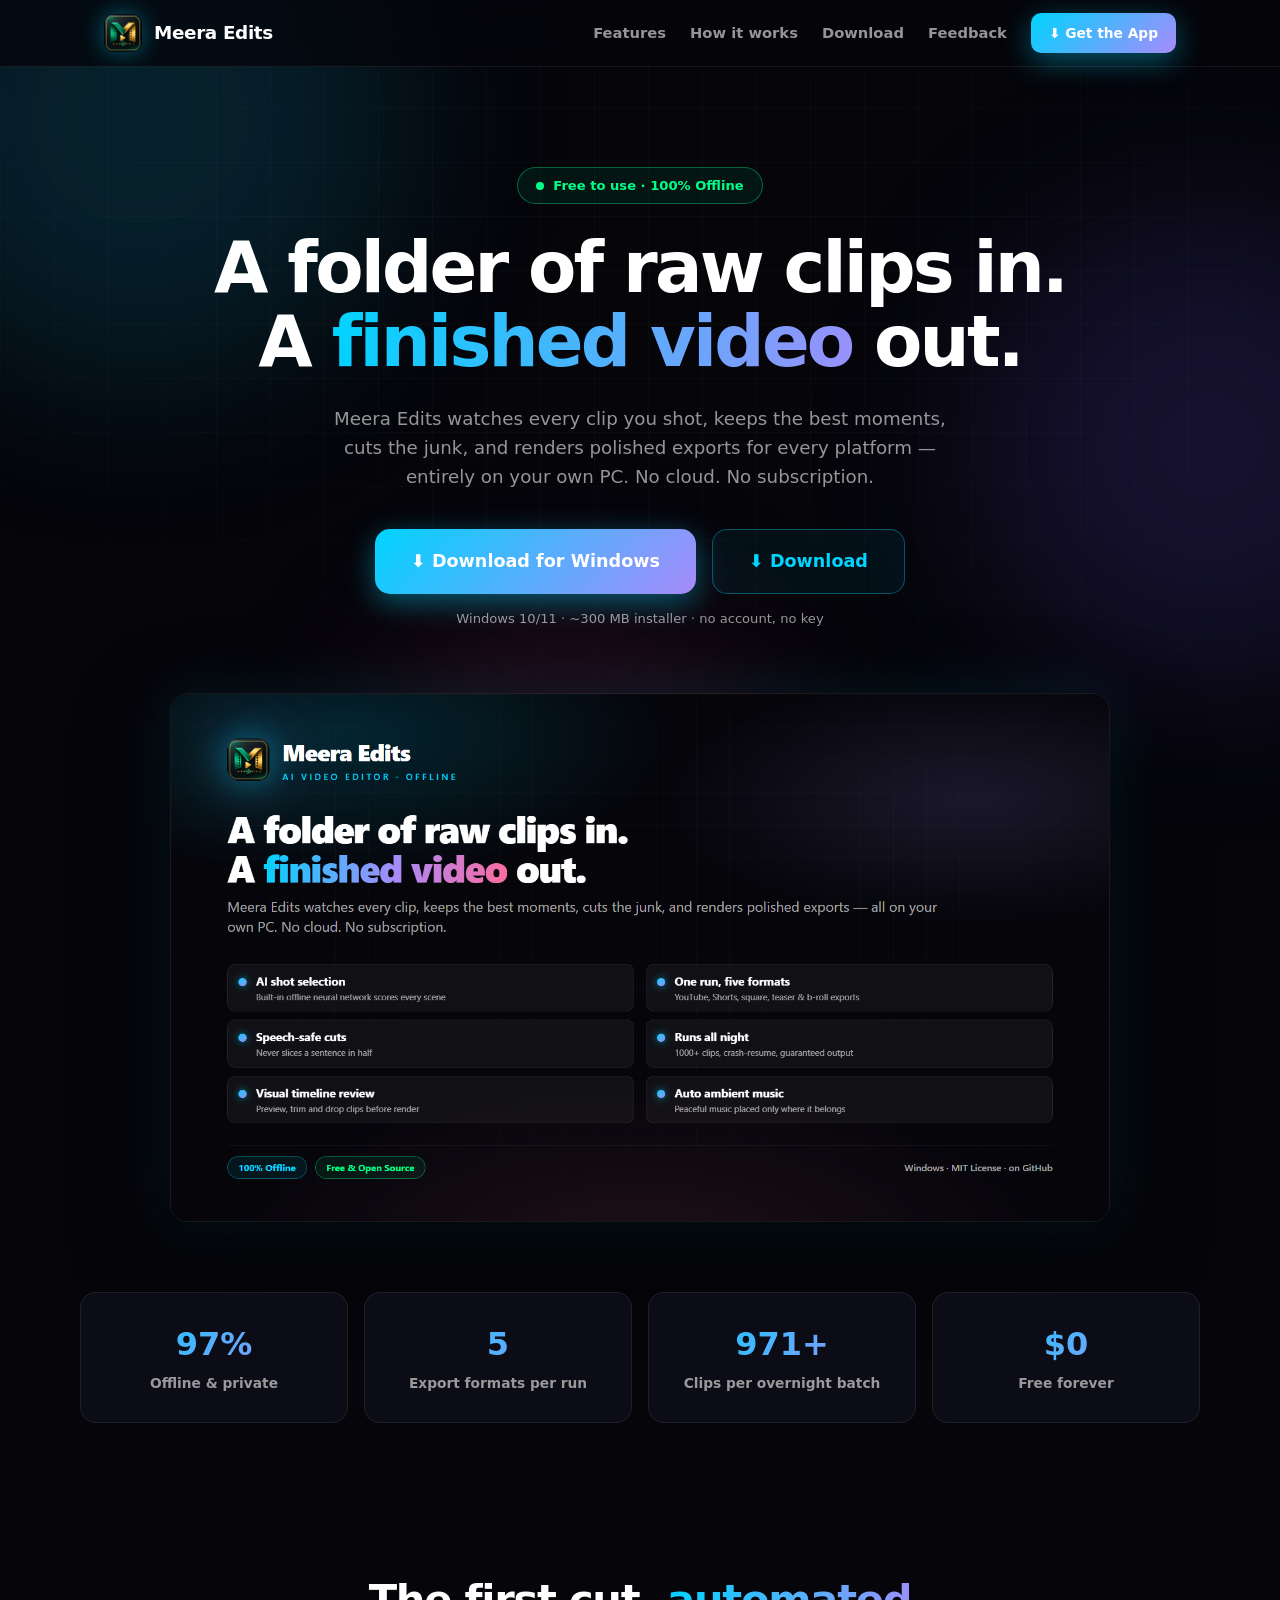
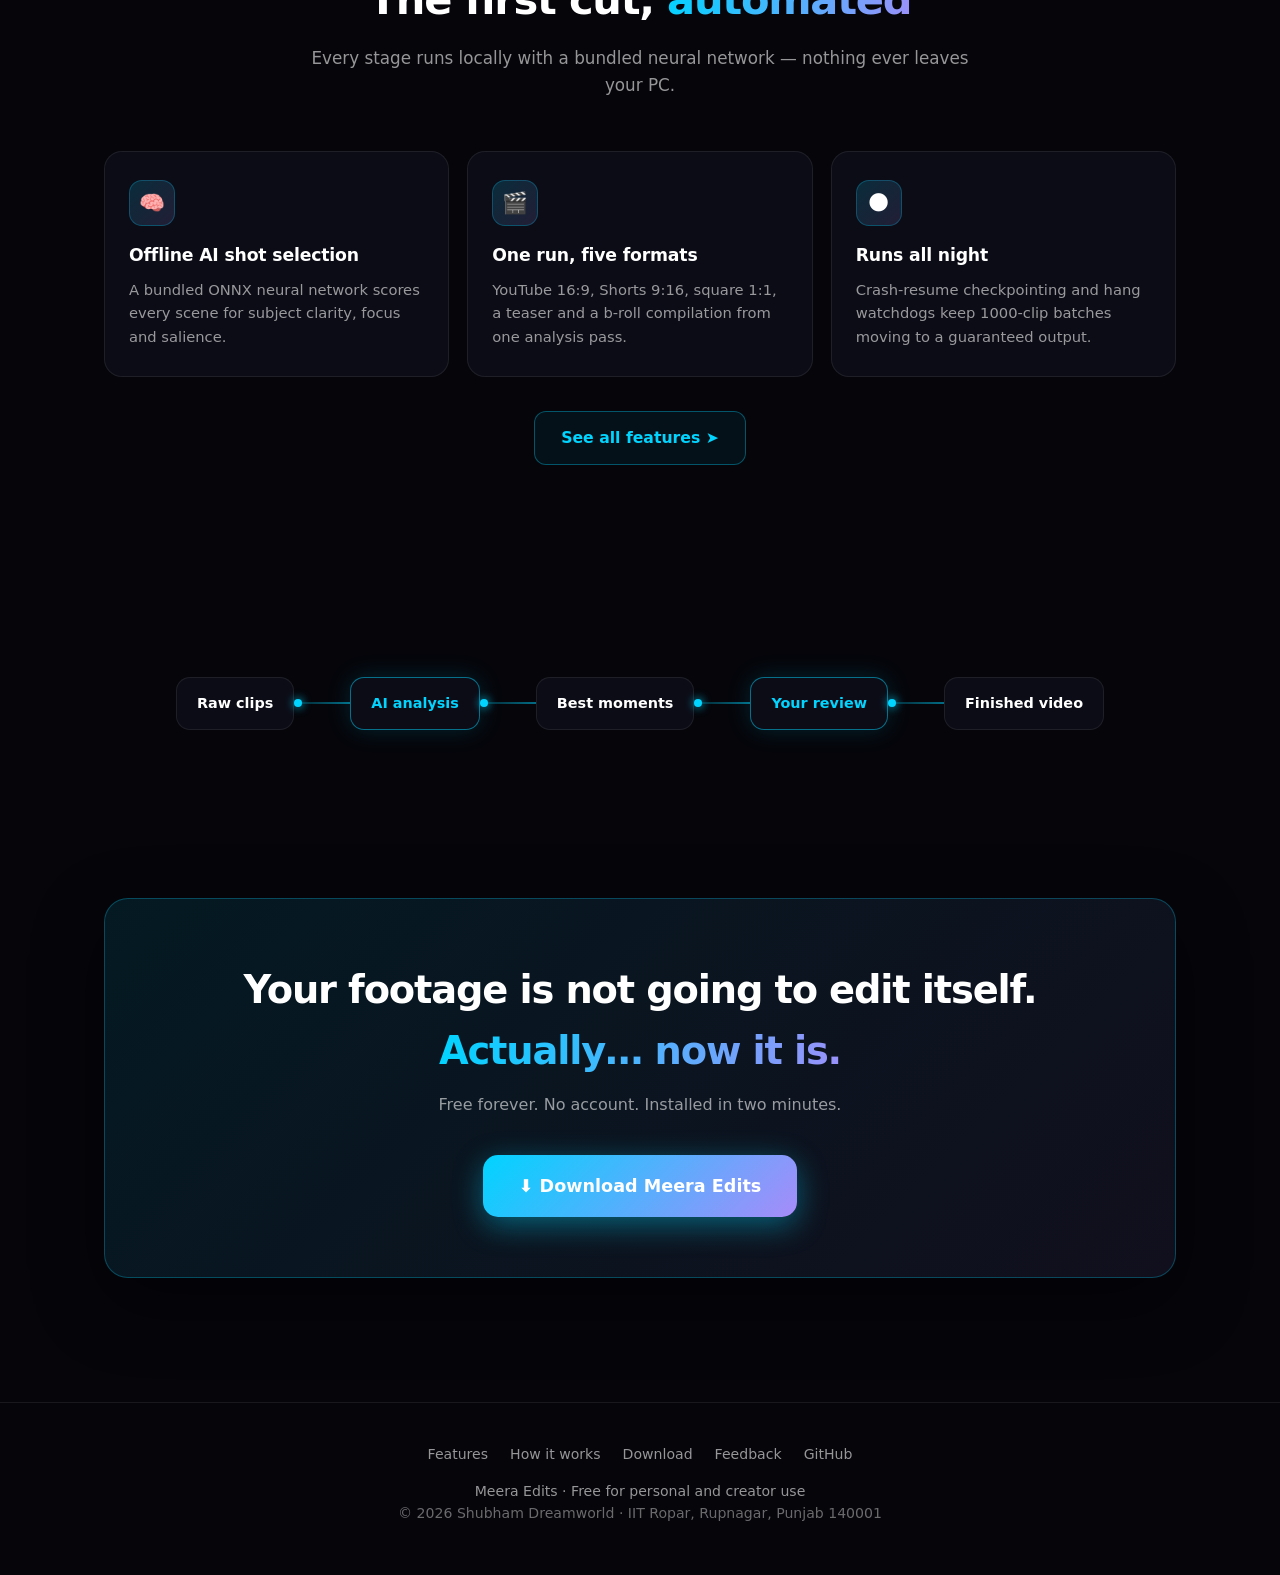
==== site/index.html @ 7dba54ac "Meera Edits website and installer downloads Public distribution repo: hosts the site and installer r" ====
<!doctype html>
<html lang="en">
<head>
<meta charset="utf-8">
<meta name="viewport" content="width=device-width, initial-scale=1">
<title>Meera Edits — Offline AI Video Editor for Windows</title>
<meta name="description" content="A folder of raw clips in. A finished video out. Meera Edits is a free, open-source, 100% offline AI video editor for Windows.">
<meta property="og:title" content="Meera Edits — Offline AI Video Editor">
<meta property="og:description" content="A folder of raw clips in. A finished video out. Free, 100% offline.">
<meta property="og:image" content="assets/poster-wide.png">
<link rel="icon" href="assets/icon.png">
<link rel="stylesheet" href="assets/style.css">
<script defer src="assets/site.js"></script>
</head>
<body>
<div class="blobs"><div class="blob b1"></div><div class="blob b2"></div><div class="blob b3"></div></div>
<div class="grid-overlay"></div>

<nav>
  <div class="wrap navrow">
    <a class="logo" href="index.html"><img src="assets/icon.png" alt="">Meera Edits</a>
    <div class="navlinks">
      <a href="features.html">Features</a>
      <a href="how-it-works.html">How it works</a>
      <a href="download.html">Download</a>
      <a href="feedback.html">Feedback</a>
      <a class="btn primary small" href="download.html">&#11015; Get the App</a>
    </div>
  </div>
</nav>

<main>
  <header class="hero wrap">
    <span class="eyebrow fade-1"><span class="dot"></span> Free to use &middot; 100% Offline</span>
    <h1 class="fade-2" style="margin-top:28px;">A folder of raw clips in.<br>A <em>finished video</em> out.</h1>
    <p class="sub fade-3">Meera Edits watches every clip you shot, keeps the best moments, cuts the junk, and renders polished exports for every platform — entirely on your own PC. No cloud. No subscription.</p>
    <div class="cta fade-4">
      <a class="btn primary big" href="download.html">&#11015; Download for Windows</a>
      <a class="btn ghost big" href="https://github.com/shubhamdreamworld/meera-edits-app" target="_blank" rel="noopener">&#11015; Download</a>
    </div>
    <div class="cta-note fade-4">Windows 10/11 &middot; ~300 MB installer &middot; no account, no key</div>
    <div class="shot fade-4" data-tilt style="margin:64px auto 0; max-width:940px;"><img src="assets/poster-wide.png" alt="Meera Edits overview"></div>

    <div class="stats" style="margin-top:70px;">
      <div class="stat reveal"><b data-count="100" data-suffix="%">0%</b><span>Offline &amp; private</span></div>
      <div class="stat reveal"><b data-count="5">0</b><span>Export formats per run</span></div>
      <div class="stat reveal"><b data-count="1000" data-suffix="+">0</b><span>Clips per overnight batch</span></div>
      <div class="stat reveal"><b data-count="0" data-prefix="$">$0</b><span>Free forever</span></div>
    </div>
  </header>

  <section>
    <div class="wrap">
      <div class="sec-head reveal">
        <h2>The first cut, <span class="grad">automated</span></h2>
        <p>Every stage runs locally with a bundled neural network — nothing ever leaves your PC.</p>
      </div>
      <div class="cards-3">
        <div class="card reveal"><div class="ic">&#129504;</div><h3>Offline AI shot selection</h3><p>A bundled ONNX neural network scores every scene for subject clarity, focus and salience.</p></div>
        <div class="card reveal"><div class="ic">&#127916;</div><h3>One run, five formats</h3><p>YouTube 16:9, Shorts 9:16, square 1:1, a teaser and a b-roll compilation from one analysis pass.</p></div>
        <div class="card reveal"><div class="ic">&#127761;</div><h3>Runs all night</h3><p>Crash-resume checkpointing and hang watchdogs keep 1000-clip batches moving to a guaranteed output.</p></div>
      </div>
      <div style="text-align:center; margin-top:34px;" class="reveal">
        <a class="btn ghost" href="features.html">See all features &#10148;</a>
      </div>
    </div>
  </section>

  <section>
    <div class="wrap">
      <div class="pipeline reveal">
        <div class="pnode">Raw clips</div><div class="parrow"></div>
        <div class="pnode hot">AI analysis</div><div class="parrow"></div>
        <div class="pnode">Best moments</div><div class="parrow"></div>
        <div class="pnode hot">Your review</div><div class="parrow"></div>
        <div class="pnode">Finished video</div>
      </div>
    </div>
  </section>

  <section>
    <div class="wrap">
      <div class="ctaband reveal">
        <h2>Your footage is not going to edit itself.<br><span class="grad">Actually&hellip; now it is.</span></h2>
        <p>Free forever. No account. Installed in two minutes.</p>
        <div class="cta">
          <a class="btn primary big" href="download.html">&#11015; Download Meera Edits</a>
        </div>
      </div>
    </div>
  </section>
</main>

<footer>
  <div class="wrap">
    <div class="foot-links">
      <a href="features.html">Features</a>
      <a href="how-it-works.html">How it works</a>
      <a href="download.html">Download</a>
      <a href="feedback.html">Feedback</a>
      <a href="https://github.com/shubhamdreamworld/meera-edits-app" target="_blank" rel="noopener">GitHub</a>
    </div>
    Meera Edits &middot; Free for personal and creator use<br>
    <span style="opacity:0.7;">&copy; 2026 Shubham Dreamworld &middot; IIT Ropar, Rupnagar, Punjab 140001</span>
  </div>
</footer>
</body>
</html>
---- site/assets/style.css ----
:root {
  --bg: #05050a;
  --surface: rgba(15,15,25,0.85);
  --surface-2: rgba(22,22,38,0.7);
  --line: rgba(255,255,255,0.08);
  --ink: #fff;
  --muted: rgba(255,255,255,0.58);
  --accent: #00d4ff;
  --accent-2: #a78bfa;
  --accent-3: #ff6b9d;
  --good: #00ff88;
  --glow: rgba(0,212,255,0.4);
}
* { margin:0; padding:0; box-sizing:border-box; }
html { scroll-behavior:smooth; }
body { background:var(--bg); color:var(--ink); font-family:'Segoe UI',Inter,system-ui,sans-serif; overflow-x:hidden; line-height:1.6; animation:pageIn .5s ease-out; }
@keyframes pageIn { from { opacity:0; } to { opacity:1; } }

/* Background */
.blobs { position:fixed; inset:0; z-index:0; pointer-events:none; overflow:hidden; }
.blob { position:absolute; border-radius:50%; filter:blur(90px); opacity:0.32; animation:drift 24s ease-in-out infinite alternate; }
.blob.b1 { width:520px; height:520px; background:#0a5c74; top:-140px; left:-120px; }
.blob.b2 { width:460px; height:460px; background:#3c2f80; top:24%; right:-160px; animation-delay:-8s; }
.blob.b3 { width:420px; height:420px; background:#6e2450; bottom:-140px; left:28%; animation-delay:-16s; }
@keyframes drift {
  0% { transform:translate(0,0) scale(1); }
  50% { transform:translate(70px,50px) scale(1.15); }
  100% { transform:translate(-50px,-40px) scale(0.92); }
}
.grid-overlay { position:fixed; inset:0; z-index:0; pointer-events:none;
  background-image:linear-gradient(rgba(255,255,255,0.024) 1px,transparent 1px),linear-gradient(90deg,rgba(255,255,255,0.024) 1px,transparent 1px);
  background-size:54px 54px;
  mask-image:radial-gradient(ellipse 90% 65% at 50% 30%, #000 30%, transparent 100%);
  -webkit-mask-image:radial-gradient(ellipse 90% 65% at 50% 30%, #000 30%, transparent 100%);
}
main, nav, footer { position:relative; z-index:1; }
.wrap { max-width:1120px; margin:0 auto; padding:0 24px; }

/* Nav */
nav { position:sticky; top:0; z-index:50; backdrop-filter:blur(24px); background:rgba(5,5,10,0.72); border-bottom:1px solid var(--line); }
.navrow { display:flex; align-items:center; justify-content:space-between; height:66px; }
.logo { display:flex; align-items:center; gap:12px; text-decoration:none; color:var(--ink); font-weight:900; font-size:1.15rem; letter-spacing:-0.02em; }
.logo img { width:38px; height:38px; border-radius:10px; box-shadow:0 0 22px var(--glow); transition:transform .3s cubic-bezier(.34,1.4,.64,1); }
.logo:hover img { transform:rotate(-6deg) scale(1.1); }
.navlinks { display:flex; gap:24px; align-items:center; }
.navlinks a { color:var(--muted); text-decoration:none; font-size:0.92rem; font-weight:600; transition:color .2s; position:relative; }
.navlinks a:not(.btn)::after { content:''; position:absolute; left:0; right:100%; bottom:-6px; height:2px; background:linear-gradient(90deg,var(--accent),var(--accent-2)); transition:right .25s ease; border-radius:2px; }
.navlinks a:not(.btn):hover::after, .navlinks a.active::after { right:0; }
.navlinks a:hover, .navlinks a.active { color:var(--accent); }

/* Buttons */
.btn { display:inline-flex; align-items:center; gap:10px; border-radius:12px; padding:13px 26px; font-weight:800; font-size:0.98rem; text-decoration:none; cursor:pointer; border:0; transition:transform .2s cubic-bezier(.34,1.4,.64,1), box-shadow .25s; }
.btn.primary { background:linear-gradient(135deg,var(--accent),var(--accent-2)); color:#fff; box-shadow:0 8px 30px var(--glow); position:relative; overflow:hidden; }
.btn.primary::after { content:''; position:absolute; inset:0; background:linear-gradient(105deg,transparent 40%,rgba(255,255,255,0.35) 50%,transparent 60%); transform:translateX(-120%); animation:sheen 3.2s ease-in-out infinite; }
@keyframes sheen { 0%,60% { transform:translateX(-120%);} 100% { transform:translateX(120%);} }
.btn.primary:hover { transform:translateY(-3px) scale(1.02); box-shadow:0 14px 44px var(--glow); }
.btn.ghost { border:1px solid rgba(0,212,255,0.35); color:var(--accent); background:rgba(0,212,255,0.06); }
.btn.ghost:hover { background:rgba(0,212,255,0.14); transform:translateY(-2px); }
.btn.small { padding:9px 18px; font-size:0.86rem; border-radius:10px; }
.btn.big { padding:17px 36px; font-size:1.1rem; border-radius:15px; }

/* Type */
h1 { font-size:clamp(2.4rem,6vw,4.4rem); font-weight:900; letter-spacing:-0.04em; line-height:1.05; }
h1 em, .grad { font-style:normal; background:linear-gradient(100deg,var(--accent),var(--accent-2) 55%,var(--accent-3)); -webkit-background-clip:text; background-clip:text; -webkit-text-fill-color:transparent; background-size:200% 100%; animation:hue 6s linear infinite; }
@keyframes hue { 0%{background-position:0% 0;} 100%{background-position:200% 0;} }
.eyebrow { display:inline-flex; align-items:center; gap:9px; border:1px solid rgba(0,255,136,0.35); color:var(--good); background:rgba(0,255,136,0.07); border-radius:99px; padding:7px 18px; font-size:0.82rem; font-weight:700; }
.eyebrow .dot { width:8px; height:8px; border-radius:50%; background:var(--good); animation:pulse 1.8s infinite; }
@keyframes pulse { 0%,100% { box-shadow:0 0 0 0 rgba(0,255,136,0.5);} 55% { box-shadow:0 0 0 8px rgba(0,255,136,0);} }
@keyframes fadeUp { from { opacity:0; transform:translateY(26px);} to { opacity:1; transform:translateY(0);} }
.fade-1 { animation:fadeUp .8s ease-out both; }
.fade-2 { animation:fadeUp .8s ease-out .12s both; }
.fade-3 { animation:fadeUp .8s ease-out .24s both; }
.fade-4 { animation:fadeUp .8s ease-out .36s both; }

/* Sections */
section { padding:84px 0; }
.hero { padding:100px 0 60px; text-align:center; }
.sub { max-width:640px; margin:24px auto 0; color:var(--muted); font-size:1.14rem; }
.cta { display:flex; gap:16px; justify-content:center; margin-top:38px; flex-wrap:wrap; }
.cta-note { margin-top:14px; color:var(--muted); font-size:0.82rem; }
.sec-head { text-align:center; max-width:660px; margin:0 auto 52px; }
.sec-head h2 { font-size:clamp(1.7rem,3.6vw,2.6rem); font-weight:900; letter-spacing:-0.03em; }
.sec-head p { color:var(--muted); margin-top:12px; font-size:1.05rem; }
.page-head { text-align:center; padding:84px 0 20px; }
.page-head h1 { font-size:clamp(2rem,5vw,3.4rem); }
.page-head p { color:var(--muted); max-width:620px; margin:18px auto 0; font-size:1.1rem; }

/* Cards */
.cards-3 { display:grid; grid-template-columns:repeat(3,1fr); gap:18px; }
.cards-2 { display:grid; grid-template-columns:repeat(2,1fr); gap:18px; }
.card { border:1px solid var(--line); border-radius:18px; background:var(--surface); padding:28px 24px; transition:transform .25s cubic-bezier(.34,1.4,.64,1), border-color .25s, box-shadow .25s; }
.card:hover { transform:translateY(-6px); border-color:rgba(0,212,255,0.4); box-shadow:0 18px 44px rgba(0,0,0,0.4), 0 0 30px rgba(0,212,255,0.12); }
.card .ic { width:46px; height:46px; border-radius:13px; display:grid; place-items:center; font-size:1.3rem; background:linear-gradient(135deg,rgba(0,212,255,0.16),rgba(167,139,250,0.14)); border:1px solid rgba(0,212,255,0.25); margin-bottom:16px; }
.card h3 { font-size:1.08rem; font-weight:800; letter-spacing:-0.01em; }
.card p { color:var(--muted); font-size:0.92rem; margin-top:8px; }

/* Stats */
.stats { display:grid; grid-template-columns:repeat(4,1fr); gap:16px; }
.stat { border:1px solid var(--line); border-radius:16px; background:var(--surface); padding:26px 18px; text-align:center; }
.stat b { display:block; font-size:2rem; font-weight:900; background:linear-gradient(135deg,var(--accent),var(--accent-2)); -webkit-background-clip:text; background-clip:text; -webkit-text-fill-color:transparent; }
.stat span { color:var(--muted); font-size:0.86rem; font-weight:600; }

/* Steps */
.steps { display:grid; grid-template-columns:repeat(3,1fr); gap:18px; counter-reset:step; }
.step { position:relative; border:1px solid var(--line); border-radius:18px; background:var(--surface); padding:34px 26px 28px; }
.step::before { counter-increment:step; content:counter(step,decimal-leading-zero); position:absolute; top:-16px; left:22px; font-weight:900; font-size:0.95rem; color:#fff; background:linear-gradient(135deg,var(--accent),var(--accent-2)); border-radius:99px; padding:5px 15px; box-shadow:0 6px 20px var(--glow); }
.step h3 { font-size:1.05rem; font-weight:800; }
.step p { color:var(--muted); font-size:0.92rem; margin-top:8px; }

/* Pipeline animation */
.pipeline { display:flex; align-items:center; justify-content:center; gap:0; flex-wrap:wrap; margin-top:44px; }
.pnode { border:1px solid var(--line); background:var(--surface); border-radius:14px; padding:14px 20px; font-weight:700; font-size:0.9rem; white-space:nowrap; }
.pnode.hot { border-color:rgba(0,212,255,0.5); color:var(--accent); box-shadow:0 0 24px rgba(0,212,255,0.15); }
.parrow { width:56px; height:2px; position:relative; background:linear-gradient(90deg,rgba(0,212,255,0.15),rgba(0,212,255,0.5)); overflow:visible; }
.parrow::after { content:''; position:absolute; top:-3px; left:0; width:8px; height:8px; border-radius:50%; background:var(--accent); box-shadow:0 0 10px var(--accent); animation:flow 1.6s linear infinite; }
@keyframes flow { from { left:-4px; opacity:0; } 15% { opacity:1; } 85% { opacity:1; } to { left:calc(100% - 4px); opacity:0; } }

/* Tables */
table { border-collapse:collapse; width:100%; font-size:0.92rem; }
th, td { border:1px solid var(--line); padding:12px 16px; text-align:left; }
th { background:rgba(0,212,255,0.07); color:var(--accent); font-weight:800; }
td { color:var(--muted); }
td b { color:var(--ink); }
.tablecard { border:1px solid var(--line); border-radius:16px; overflow:hidden; background:var(--surface); }

/* Forms */
.formwrap { max-width:640px; margin:0 auto; border:1px solid var(--line); border-radius:20px; background:var(--surface); padding:38px; box-shadow:0 24px 70px rgba(0,0,0,0.4); }
.fgroup { margin-bottom:18px; }
.fgroup label { display:block; color:var(--muted); font-size:0.78rem; font-weight:700; text-transform:uppercase; letter-spacing:0.06em; margin-bottom:7px; }
.fgroup input, .fgroup select, .fgroup textarea {
  width:100%; border:1px solid var(--line); border-radius:12px; background:rgba(0,0,0,0.35); color:var(--ink);
  min-height:46px; padding:11px 15px; font:inherit; outline:none; transition:border-color .2s, box-shadow .2s;
}
.fgroup textarea { min-height:130px; resize:vertical; }
.fgroup input:focus, .fgroup select:focus, .fgroup textarea:focus { border-color:var(--accent); box-shadow:0 0 0 3px rgba(0,212,255,0.22); }
.fgroup select { appearance:none; -webkit-appearance:none; background-image:url("data:image/svg+xml,%3Csvg xmlns='http://www.w3.org/2000/svg' width='12' height='8' viewBox='0 0 12 8'%3E%3Cpath d='M1 1.5 6 6.5 11 1.5' fill='none' stroke='%2300d4ff' stroke-width='2' stroke-linecap='round'/%3E%3C/svg%3E"); background-repeat:no-repeat; background-position:right 14px center; padding-right:38px; cursor:pointer; }
.fgroup select option { background:#0d0d16; }
.form-ok { display:none; text-align:center; padding:20px; border:1px solid rgba(0,255,136,0.4); border-radius:12px; background:rgba(0,255,136,0.07); color:var(--good); font-weight:700; margin-top:16px; }

/* Contact */
.contact { display:grid; grid-template-columns:repeat(3,1fr); gap:18px; max-width:900px; margin:0 auto; }
.cbox { border:1px solid var(--line); border-radius:16px; background:var(--surface); padding:28px 22px; text-align:center; transition:transform .25s, border-color .25s; }
.cbox:hover { transform:translateY(-4px); border-color:rgba(0,212,255,0.35); }
.cbox .ic { font-size:1.6rem; margin-bottom:12px; }
.cbox b { display:block; font-size:1rem; }
.cbox span, .cbox a { color:var(--muted); font-size:0.92rem; text-decoration:none; }
.cbox a:hover { color:var(--accent); }

/* Download page */
.dlcard { max-width:660px; margin:0 auto; border:1px solid rgba(0,212,255,0.3); border-radius:22px; background:linear-gradient(160deg,rgba(0,212,255,0.08),rgba(167,139,250,0.06)); padding:44px 38px; text-align:center; box-shadow:0 30px 80px rgba(0,0,0,0.45), 0 0 50px rgba(0,212,255,0.1); }
.dlcard .ver { color:var(--accent); font-weight:800; font-size:0.9rem; letter-spacing:0.14em; text-transform:uppercase; }
.dlcard h2 { font-size:2rem; font-weight:900; margin-top:10px; letter-spacing:-0.02em; }
.dlmeta { display:flex; gap:20px; justify-content:center; margin-top:16px; color:var(--muted); font-size:0.88rem; flex-wrap:wrap; }
.checklist { max-width:660px; margin:34px auto 0; display:grid; gap:10px; }
.checkrow { display:flex; gap:12px; align-items:flex-start; border:1px solid var(--line); border-radius:12px; background:var(--surface); padding:14px 18px; font-size:0.94rem; color:var(--muted); }
.checkrow b { color:var(--ink); }
.checkrow .tick { color:var(--good); font-weight:900; }

/* Version history */
.rellist { max-width:760px; margin:0 auto; }
.rel { border:1px solid var(--line); border-radius:18px; background:var(--surface); padding:26px 28px; margin-bottom:16px; transition:transform .25s, border-color .25s, box-shadow .25s; }
.rel:hover { transform:translateY(-3px); border-color:rgba(0,212,255,0.32); box-shadow:0 14px 36px rgba(0,0,0,0.35); }
.rel.is-latest { border-color:rgba(0,212,255,0.45); box-shadow:0 0 34px rgba(0,212,255,0.1); }
.rel-head { display:flex; align-items:center; gap:14px; flex-wrap:wrap; }
.rel-ver { font-size:1.35rem; font-weight:900; letter-spacing:-0.02em; }
.rel-badge { font-size:0.72rem; font-weight:800; text-transform:uppercase; letter-spacing:0.08em; color:#04121a; background:linear-gradient(135deg,var(--accent),var(--good)); border-radius:99px; padding:4px 12px; }
.rel-title { color:var(--muted); font-weight:600; }
.rel-date { margin-left:auto; color:var(--muted); font-size:0.85rem; font-family:'JetBrains Mono',monospace; }
.rel-notes { list-style:none; margin:18px 0 0; padding:0; display:grid; gap:9px; }
.rel-notes li { position:relative; padding-left:26px; color:var(--muted); font-size:0.94rem; }
.rel-notes li::before { content:'▹'; position:absolute; left:4px; top:0; color:var(--accent); font-weight:900; }
.rel-actions { display:flex; gap:12px; align-items:center; flex-wrap:wrap; margin-top:22px; }
.rel-meta { color:var(--muted); font-size:0.82rem; }
.rel-loading { text-align:center; color:var(--muted); padding:30px; }

/* Poster shots */
.shot { border-radius:18px; overflow:hidden; border:1px solid var(--line); box-shadow:0 30px 90px rgba(0,0,0,0.55), 0 0 60px rgba(0,212,255,0.12); transition:transform .3s ease; }
.shot img { width:100%; display:block; }

footer { border-top:1px solid var(--line); padding:40px 0 50px; text-align:center; color:var(--muted); font-size:0.88rem; margin-top:40px; }
footer a { color:var(--accent); text-decoration:none; }
.foot-links { display:flex; gap:22px; justify-content:center; margin-bottom:14px; flex-wrap:wrap; }
.foot-links a { color:var(--muted); }
.foot-links a:hover { color:var(--accent); }

/* Scroll reveal */
.reveal { opacity:0; transform:translateY(30px); transition:opacity .7s ease, transform .7s cubic-bezier(.22,1,.36,1); }
.reveal.in { opacity:1; transform:translateY(0); }

/* Big CTA band */
.ctaband { border:1px solid rgba(0,212,255,0.28); border-radius:24px; background:linear-gradient(135deg,rgba(0,212,255,0.1),rgba(167,139,250,0.08)); text-align:center; padding:60px 30px; box-shadow:0 24px 70px rgba(0,0,0,0.35); }
.ctaband h2 { font-size:clamp(1.6rem,3.4vw,2.4rem); font-weight:900; letter-spacing:-0.03em; }
.ctaband p { color:var(--muted); margin-top:10px; }

@media (max-width:860px) {
  .cards-3, .cards-2, .steps, .stats, .contact { grid-template-columns:1fr 1fr; }
  .navlinks a:not(.btn) { display:none; }
  .parrow { display:none; }
  .pipeline { gap:10px; }
}
@media (max-width:560px) {
  .cards-3, .cards-2, .steps, .stats, .contact { grid-template-columns:1fr; }
  .formwrap { padding:26px 20px; }
}
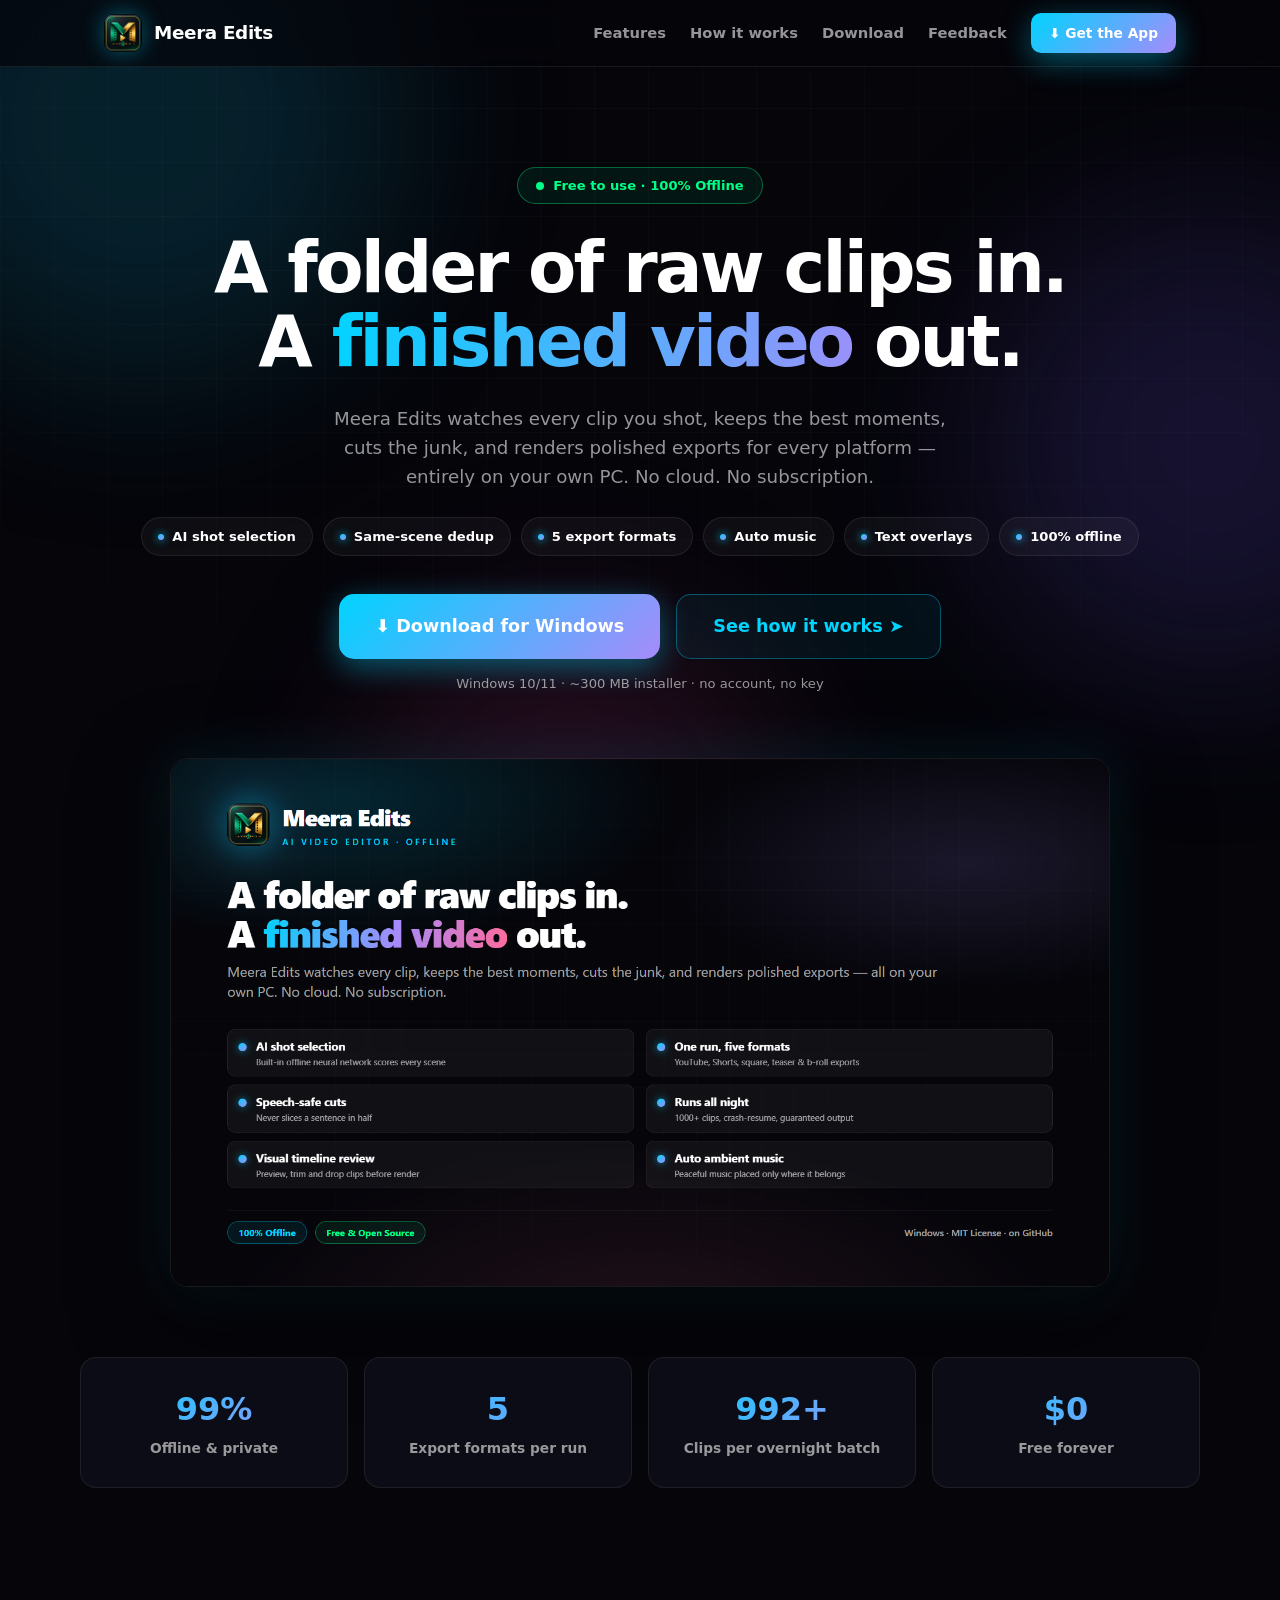
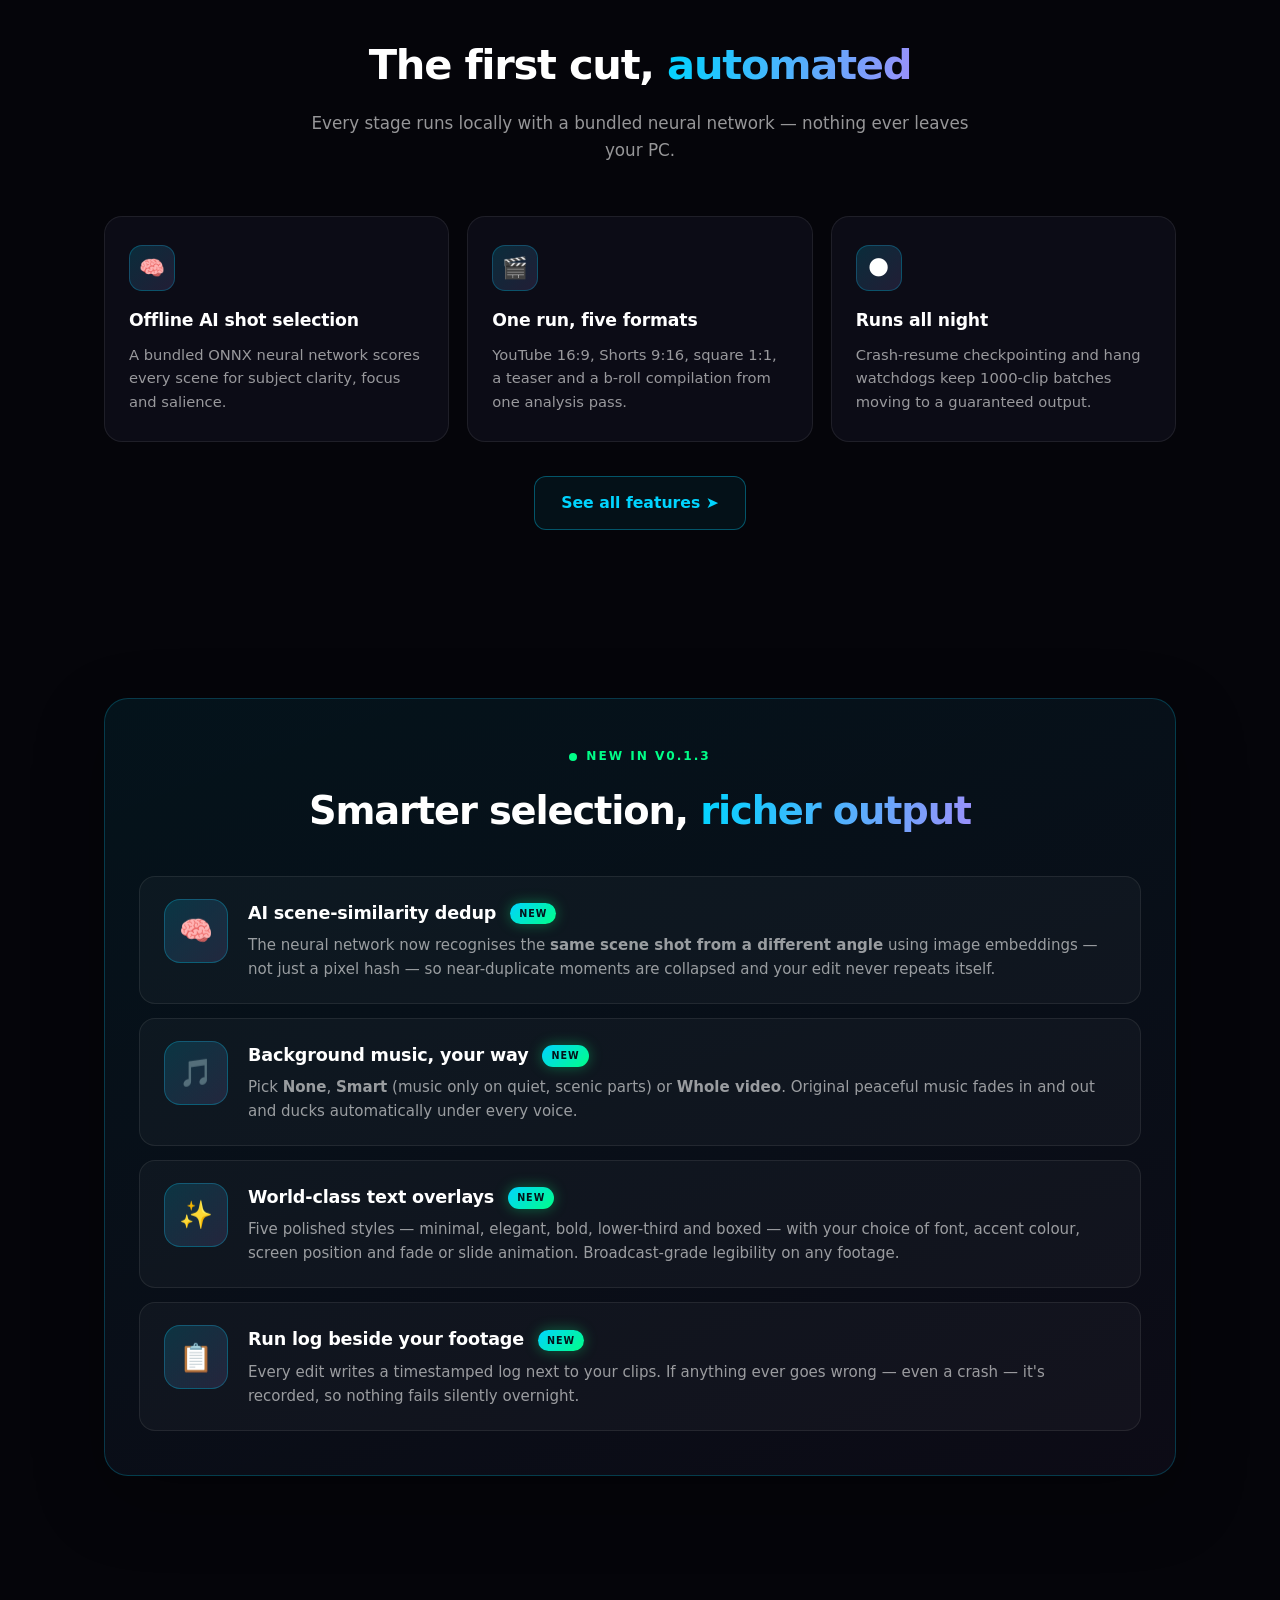
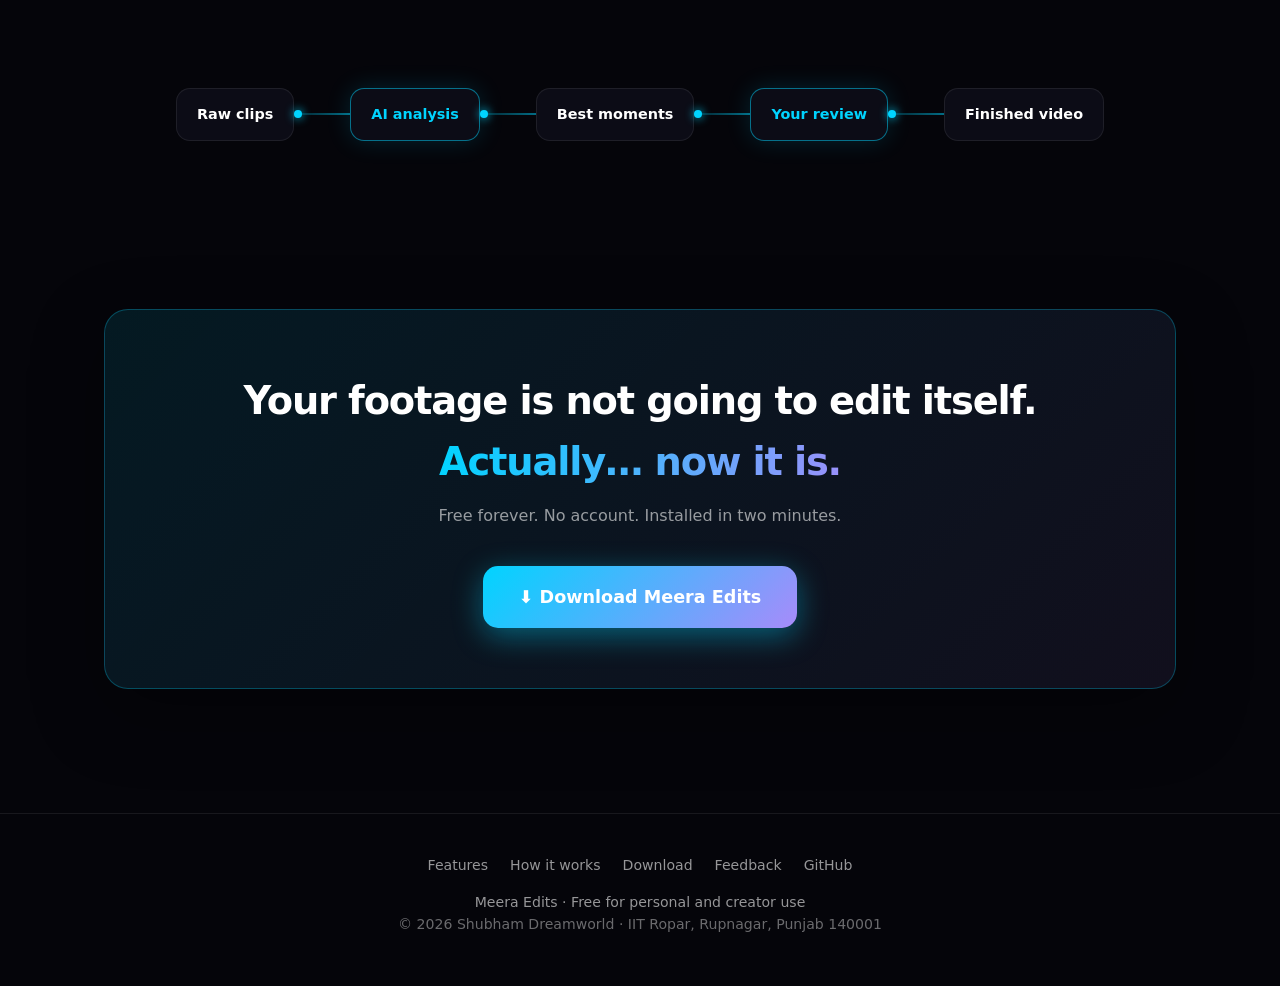
==== commit e4c3aa47: "Refresh site: v0.1.3 features + UI polish - Add 'New in v0.1.3' spotlight on the home page (AI scene" ====
--- a/site/index.html
+++ b/site/index.html
@@ -4,7 +4,7 @@
 <meta charset="utf-8">
 <meta name="viewport" content="width=device-width, initial-scale=1">
 <title>Meera Edits — Offline AI Video Editor for Windows</title>
-<meta name="description" content="A folder of raw clips in. A finished video out. Meera Edits is a free, open-source, 100% offline AI video editor for Windows.">
+<meta name="description" content="A folder of raw clips in. A finished video out. Meera Edits is a free, 100% offline AI video editor for Windows.">
 <meta property="og:title" content="Meera Edits — Offline AI Video Editor">
 <meta property="og:description" content="A folder of raw clips in. A finished video out. Free, 100% offline.">
 <meta property="og:image" content="assets/poster-wide.png">
@@ -34,9 +34,17 @@
     <span class="eyebrow fade-1"><span class="dot"></span> Free to use &middot; 100% Offline</span>
     <h1 class="fade-2" style="margin-top:28px;">A folder of raw clips in.<br>A <em>finished video</em> out.</h1>
     <p class="sub fade-3">Meera Edits watches every clip you shot, keeps the best moments, cuts the junk, and renders polished exports for every platform — entirely on your own PC. No cloud. No subscription.</p>
+    <div class="chips fade-3">
+      <span class="chip"><span class="cd"></span> AI shot selection</span>
+      <span class="chip"><span class="cd"></span> Same-scene dedup</span>
+      <span class="chip"><span class="cd"></span> 5 export formats</span>
+      <span class="chip"><span class="cd"></span> Auto music</span>
+      <span class="chip"><span class="cd"></span> Text overlays</span>
+      <span class="chip"><span class="cd"></span> 100% offline</span>
+    </div>
     <div class="cta fade-4">
       <a class="btn primary big" href="download.html">&#11015; Download for Windows</a>
-      <a class="btn ghost big" href="https://github.com/shubhamdreamworld/meera-edits-app" target="_blank" rel="noopener">&#11015; Download</a>
+      <a class="btn ghost big" href="how-it-works.html">See how it works &#10148;</a>
     </div>
     <div class="cta-note fade-4">Windows 10/11 &middot; ~300 MB installer &middot; no account, no key</div>
     <div class="shot fade-4" data-tilt style="margin:64px auto 0; max-width:940px;"><img src="assets/poster-wide.png" alt="Meera Edits overview"></div>
@@ -62,6 +70,47 @@
       </div>
       <div style="text-align:center; margin-top:34px;" class="reveal">
         <a class="btn ghost" href="features.html">See all features &#10148;</a>
+      </div>
+    </div>
+  </section>
+
+  <section>
+    <div class="wrap">
+      <div class="whatsnew reveal">
+        <div class="wn-head">
+          <span class="wn-tag"><span class="cd"></span> New in v0.1.3</span>
+          <h2>Smarter selection, <span class="grad">richer output</span></h2>
+        </div>
+        <div class="spot-grid">
+          <div class="spot">
+            <div class="spot-ic">&#129504;</div>
+            <div>
+              <h3>AI scene-similarity dedup <span class="badge-new">New</span></h3>
+              <p>The neural network now recognises the <b>same scene shot from a different angle</b> using image embeddings — not just a pixel hash — so near-duplicate moments are collapsed and your edit never repeats itself.</p>
+            </div>
+          </div>
+          <div class="spot">
+            <div class="spot-ic">&#127925;</div>
+            <div>
+              <h3>Background music, your way <span class="badge-new">New</span></h3>
+              <p>Pick <b>None</b>, <b>Smart</b> (music only on quiet, scenic parts) or <b>Whole video</b>. Original peaceful music fades in and out and ducks automatically under every voice.</p>
+            </div>
+          </div>
+          <div class="spot">
+            <div class="spot-ic">&#10024;</div>
+            <div>
+              <h3>World-class text overlays <span class="badge-new">New</span></h3>
+              <p>Five polished styles — minimal, elegant, bold, lower-third and boxed — with your choice of font, accent colour, screen position and fade or slide animation. Broadcast-grade legibility on any footage.</p>
+            </div>
+          </div>
+          <div class="spot">
+            <div class="spot-ic">&#128203;</div>
+            <div>
+              <h3>Run log beside your footage <span class="badge-new">New</span></h3>
+              <p>Every edit writes a timestamped log next to your clips. If anything ever goes wrong — even a crash — it's recorded, so nothing fails silently overnight.</p>
+            </div>
+          </div>
+        </div>
       </div>
     </div>
   </section>
--- a/site/assets/style.css
+++ b/site/assets/style.css
@@ -173,6 +173,17 @@
 .rel-meta { color:var(--muted); font-size:0.82rem; }
 .rel-loading { text-align:center; color:var(--muted); padding:30px; }
 
+/* SmartScreen help callout */
+.smartscreen { max-width:660px; margin:20px auto 0; border:1px solid rgba(0,212,255,0.28); border-radius:16px; background:linear-gradient(160deg, rgba(0,212,255,0.07), rgba(167,139,250,0.05)); padding:24px 26px; }
+.ss-head { font-size:1.05rem; font-weight:800; display:flex; align-items:center; gap:10px; margin-bottom:10px; }
+.ss-shield { font-size:1.3rem; }
+.smartscreen p { color:var(--muted); font-size:0.94rem; margin:8px 0; }
+.ss-steps { margin:12px 0 12px 4px; padding:0; list-style:none; counter-reset:ss; display:grid; gap:9px; }
+.ss-steps li { position:relative; padding-left:34px; color:var(--soft); font-size:0.95rem; }
+.ss-steps li::before { counter-increment:ss; content:counter(ss); position:absolute; left:0; top:-1px; width:22px; height:22px; border-radius:50%; display:grid; place-items:center; font-size:0.78rem; font-weight:800; color:#04121a; background:linear-gradient(135deg,var(--accent),var(--accent-2)); }
+.ss-note { font-size:0.86rem !important; opacity:0.85; }
+.ss-note code { background:rgba(255,255,255,0.08); border-radius:5px; padding:1px 6px; font-size:0.85em; }
+
 /* Poster shots */
 .shot { border-radius:18px; overflow:hidden; border:1px solid var(--line); box-shadow:0 30px 90px rgba(0,0,0,0.55), 0 0 60px rgba(0,212,255,0.12); transition:transform .3s ease; }
 .shot img { width:100%; display:block; }
@@ -202,3 +213,48 @@
   .cards-3, .cards-2, .steps, .stats, .contact { grid-template-columns:1fr; }
   .formwrap { padding:26px 20px; }
 }
+
+/* ============ Enhanced UI components (v0.1.3 refresh) ============ */
+
+/* NEW badge */
+.badge-new { display:inline-block; font-size:0.6rem; font-weight:800; letter-spacing:0.1em; text-transform:uppercase; color:#04121a; background:linear-gradient(135deg,var(--accent),var(--good)); border-radius:99px; padding:3px 9px; margin-left:8px; vertical-align:middle; box-shadow:0 0 14px rgba(0,255,136,0.35); }
+
+/* Hero feature chips */
+.chips { display:flex; flex-wrap:wrap; gap:10px; justify-content:center; margin-top:26px; }
+.chip { display:inline-flex; align-items:center; gap:8px; font-size:0.82rem; font-weight:600; color:var(--soft); border:1px solid var(--line); background:rgba(255,255,255,0.04); border-radius:99px; padding:8px 16px; transition:transform .2s cubic-bezier(.34,1.4,.64,1), border-color .2s, color .2s, background .2s; }
+.chip:hover { transform:translateY(-2px); border-color:rgba(0,212,255,0.45); color:var(--accent); background:rgba(0,212,255,0.08); }
+.chip .cd { width:6px; height:6px; border-radius:50%; background:linear-gradient(135deg,var(--accent),var(--accent-2)); box-shadow:0 0 8px var(--accent); }
+
+/* Card top-accent on hover + featured variant */
+.card { position:relative; overflow:hidden; }
+.card::before { content:''; position:absolute; top:0; left:0; right:0; height:2px; background:linear-gradient(90deg,transparent,var(--accent),var(--accent-2),transparent); opacity:0; transition:opacity .3s ease; }
+.card:hover::before { opacity:1; }
+.card.featured { border-color:rgba(0,212,255,0.32); background:linear-gradient(165deg,rgba(0,212,255,0.07),rgba(15,15,25,0.9)); }
+.card .ic { transition:transform .25s cubic-bezier(.34,1.4,.64,1), box-shadow .25s; }
+.card:hover .ic { transform:scale(1.08) rotate(-4deg); box-shadow:0 0 22px rgba(0,212,255,0.25); }
+
+/* Feature category divider */
+.feat-cat { grid-column:1/-1; font-size:0.76rem; font-weight:800; letter-spacing:0.18em; text-transform:uppercase; color:var(--accent); margin:34px 0 2px; display:flex; align-items:center; gap:14px; }
+.feat-cat:first-child { margin-top:0; }
+.feat-cat::after { content:''; flex:1; height:1px; background:linear-gradient(90deg,rgba(0,212,255,0.35),transparent); }
+
+/* What's-new spotlight band */
+.whatsnew { border:1px solid rgba(0,212,255,0.22); border-radius:24px; background:linear-gradient(160deg,rgba(0,212,255,0.07),rgba(167,139,250,0.05)); padding:44px 34px; box-shadow:0 24px 70px rgba(0,0,0,0.3); }
+.wn-tag { display:inline-flex; align-items:center; gap:9px; font-size:0.76rem; font-weight:800; letter-spacing:0.16em; text-transform:uppercase; color:var(--good); }
+.wn-tag .cd { width:8px; height:8px; border-radius:50%; background:var(--good); animation:pulse 1.8s infinite; }
+.wn-head { text-align:center; margin-bottom:34px; }
+.wn-head h2 { font-size:clamp(1.6rem,3.4vw,2.4rem); font-weight:900; letter-spacing:-0.03em; margin-top:12px; }
+
+/* Spotlight rows */
+.spot { display:grid; grid-template-columns:64px 1fr; gap:20px; align-items:start; border:1px solid var(--line); border-radius:16px; background:rgba(255,255,255,0.03); padding:22px 24px; transition:transform .25s, border-color .25s, box-shadow .25s; }
+.spot:hover { transform:translateY(-3px); border-color:rgba(0,212,255,0.35); box-shadow:0 14px 34px rgba(0,0,0,0.32); }
+.spot .spot-ic { width:64px; height:64px; border-radius:16px; display:grid; place-items:center; font-size:1.7rem; background:linear-gradient(135deg,rgba(0,212,255,0.16),rgba(167,139,250,0.14)); border:1px solid rgba(0,212,255,0.28); }
+.spot h3 { font-size:1.1rem; font-weight:800; letter-spacing:-0.01em; }
+.spot p { color:var(--muted); font-size:0.94rem; margin-top:6px; }
+.spot-grid { display:grid; gap:14px; margin-top:26px; }
+
+@media (max-width:760px) {
+  .whatsnew { padding:30px 20px; }
+  .spot { grid-template-columns:52px 1fr; gap:16px; padding:18px; }
+  .spot .spot-ic { width:52px; height:52px; font-size:1.4rem; }
+}
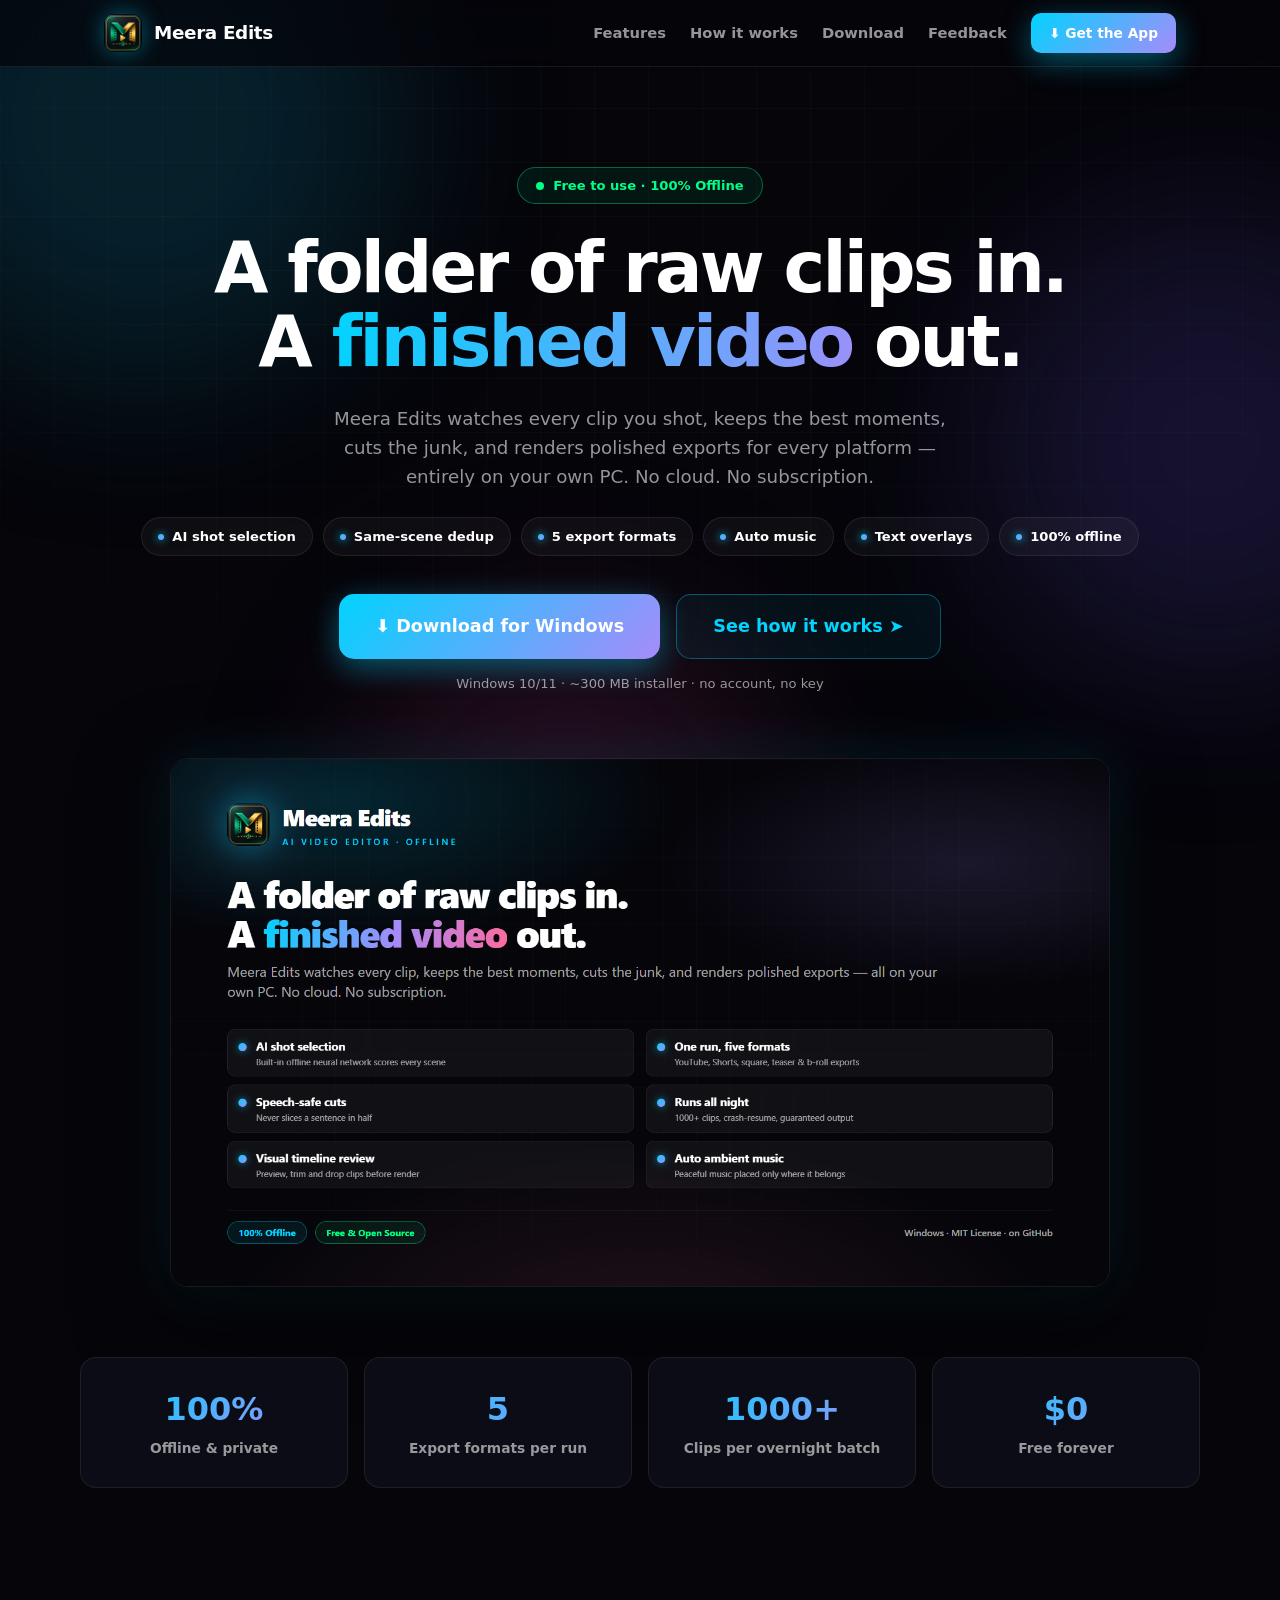
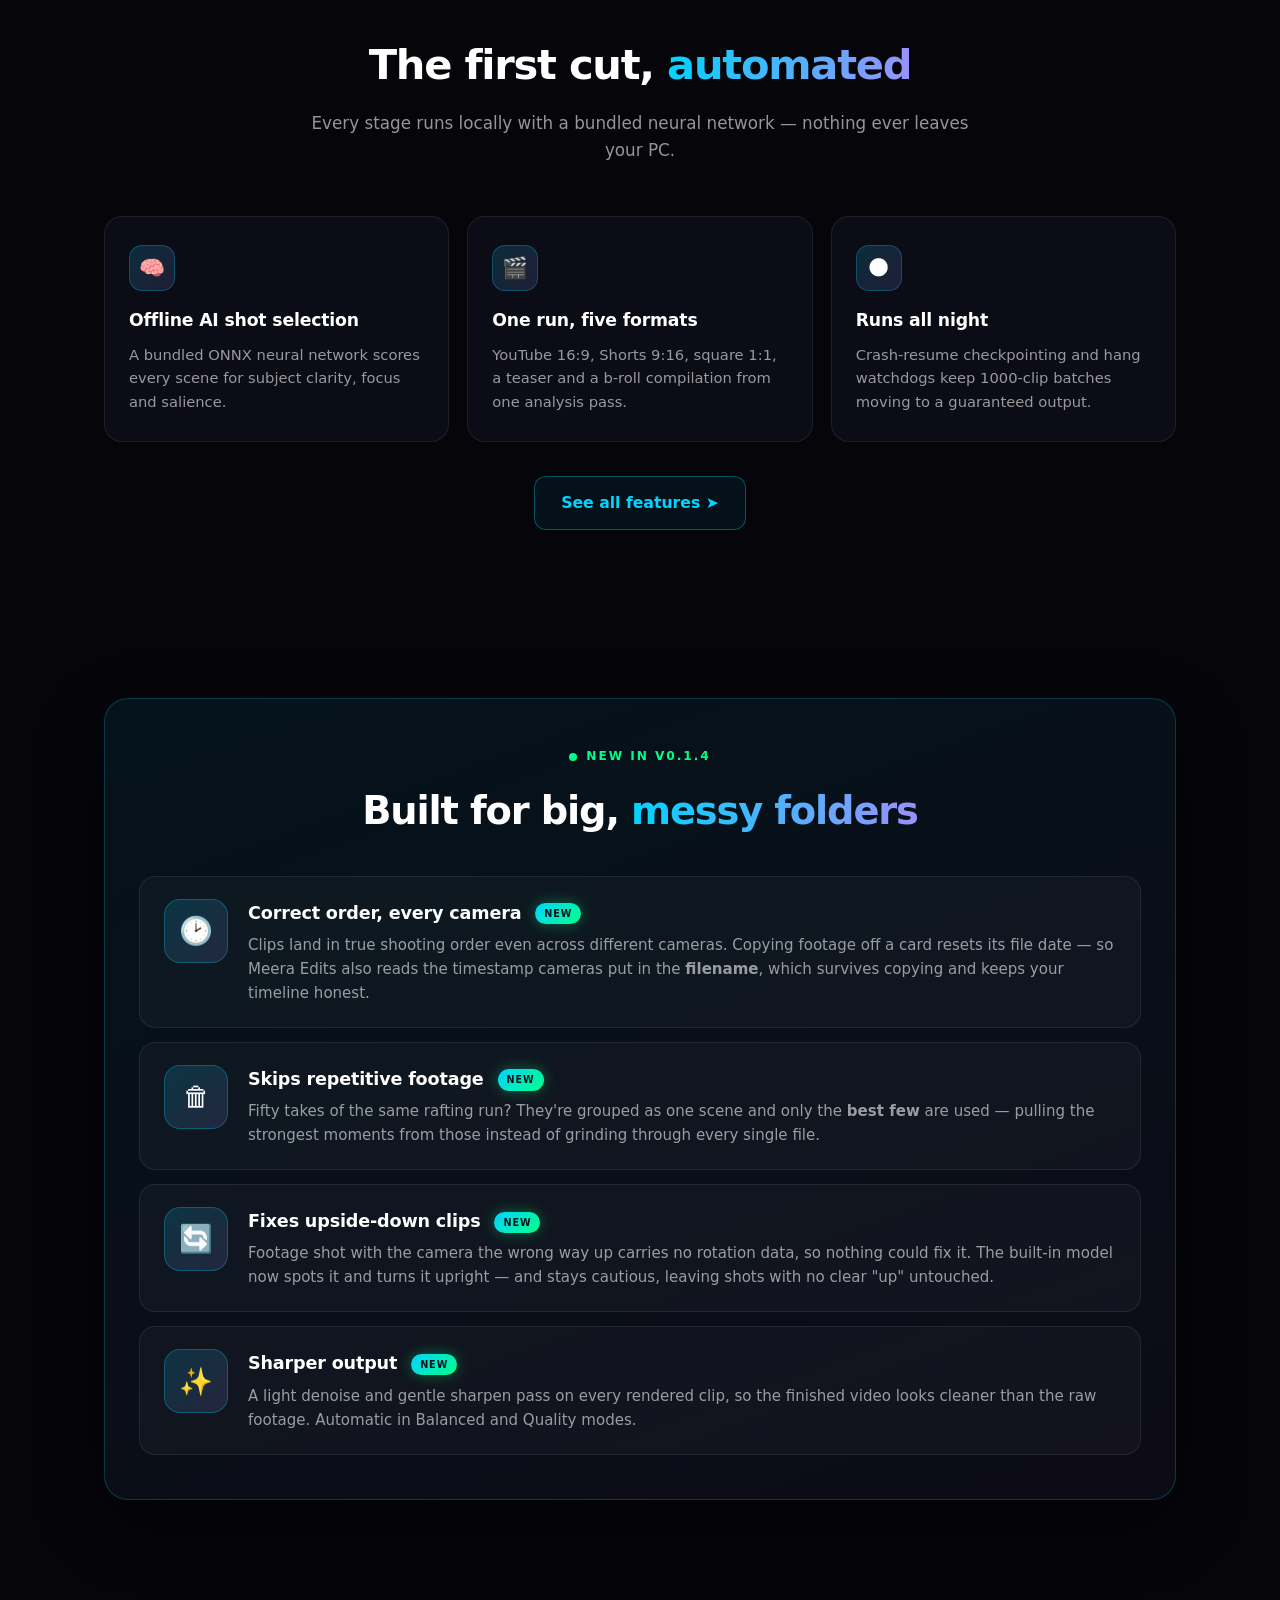
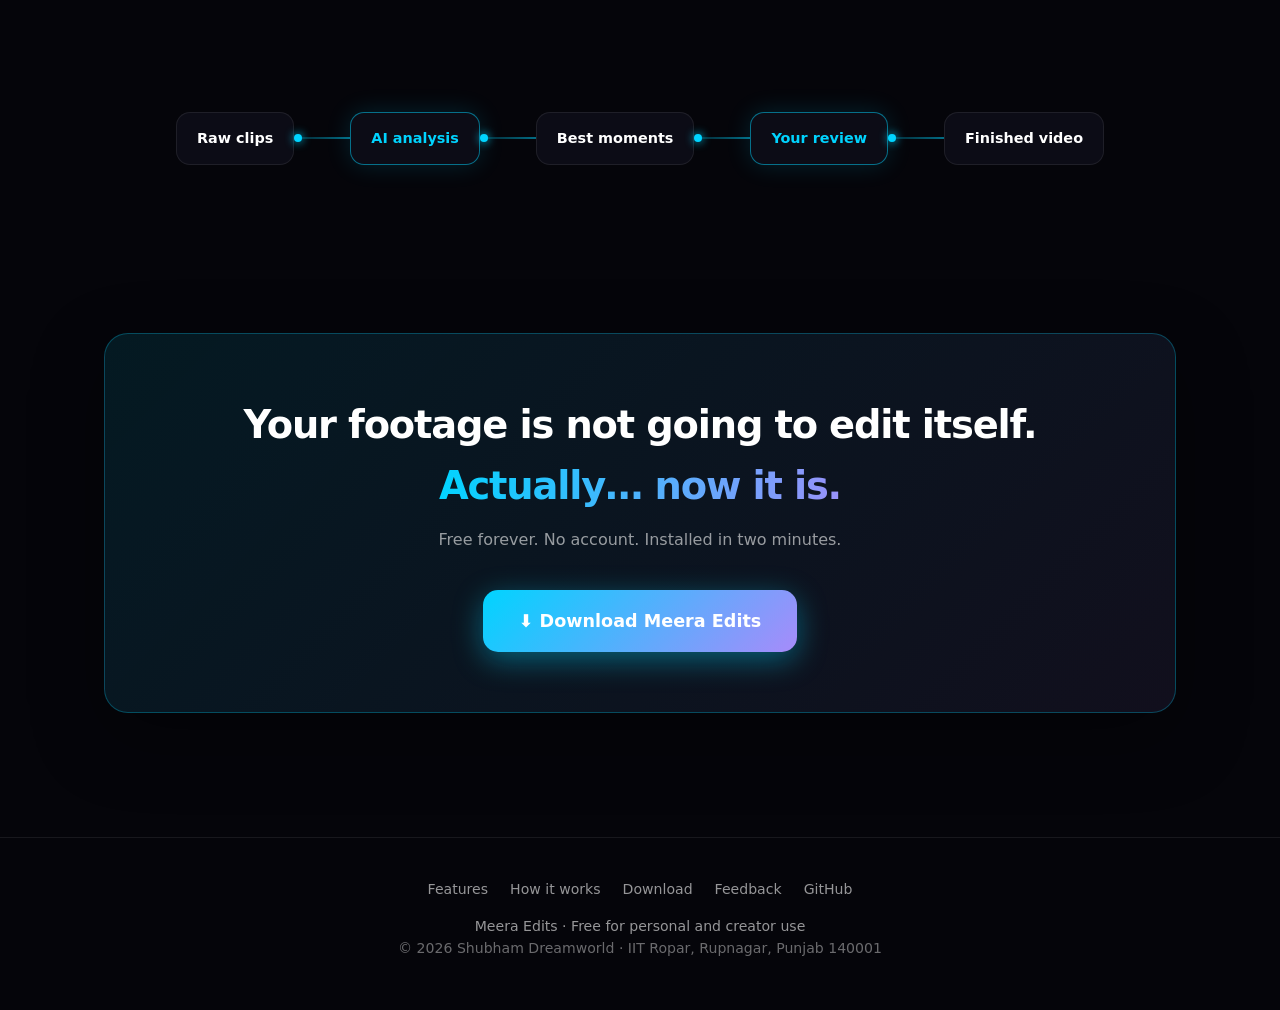
==== commit 6593e0ad: "Site: publish v0.1.4 and document new footage handling - releases.json: v0.1.4 as latest with its ch" ====
--- a/site/index.html
+++ b/site/index.html
@@ -78,36 +78,36 @@
     <div class="wrap">
       <div class="whatsnew reveal">
         <div class="wn-head">
-          <span class="wn-tag"><span class="cd"></span> New in v0.1.3</span>
-          <h2>Smarter selection, <span class="grad">richer output</span></h2>
+          <span class="wn-tag"><span class="cd"></span> New in v0.1.4</span>
+          <h2>Built for big, <span class="grad">messy folders</span></h2>
         </div>
         <div class="spot-grid">
           <div class="spot">
-            <div class="spot-ic">&#129504;</div>
+            <div class="spot-ic">&#128337;</div>
             <div>
-              <h3>AI scene-similarity dedup <span class="badge-new">New</span></h3>
-              <p>The neural network now recognises the <b>same scene shot from a different angle</b> using image embeddings — not just a pixel hash — so near-duplicate moments are collapsed and your edit never repeats itself.</p>
+              <h3>Correct order, every camera <span class="badge-new">New</span></h3>
+              <p>Clips land in true shooting order even across different cameras. Copying footage off a card resets its file date — so Meera Edits also reads the timestamp cameras put in the <b>filename</b>, which survives copying and keeps your timeline honest.</p>
             </div>
           </div>
           <div class="spot">
-            <div class="spot-ic">&#127925;</div>
+            <div class="spot-ic">&#128465;</div>
             <div>
-              <h3>Background music, your way <span class="badge-new">New</span></h3>
-              <p>Pick <b>None</b>, <b>Smart</b> (music only on quiet, scenic parts) or <b>Whole video</b>. Original peaceful music fades in and out and ducks automatically under every voice.</p>
+              <h3>Skips repetitive footage <span class="badge-new">New</span></h3>
+              <p>Fifty takes of the same rafting run? They're grouped as one scene and only the <b>best few</b> are used — pulling the strongest moments from those instead of grinding through every single file.</p>
+            </div>
+          </div>
+          <div class="spot">
+            <div class="spot-ic">&#128260;</div>
+            <div>
+              <h3>Fixes upside-down clips <span class="badge-new">New</span></h3>
+              <p>Footage shot with the camera the wrong way up carries no rotation data, so nothing could fix it. The built-in model now spots it and turns it upright — and stays cautious, leaving shots with no clear "up" untouched.</p>
             </div>
           </div>
           <div class="spot">
             <div class="spot-ic">&#10024;</div>
             <div>
-              <h3>World-class text overlays <span class="badge-new">New</span></h3>
-              <p>Five polished styles — minimal, elegant, bold, lower-third and boxed — with your choice of font, accent colour, screen position and fade or slide animation. Broadcast-grade legibility on any footage.</p>
-            </div>
-          </div>
-          <div class="spot">
-            <div class="spot-ic">&#128203;</div>
-            <div>
-              <h3>Run log beside your footage <span class="badge-new">New</span></h3>
-              <p>Every edit writes a timestamped log next to your clips. If anything ever goes wrong — even a crash — it's recorded, so nothing fails silently overnight.</p>
+              <h3>Sharper output <span class="badge-new">New</span></h3>
+              <p>A light denoise and gentle sharpen pass on every rendered clip, so the finished video looks cleaner than the raw footage. Automatic in Balanced and Quality modes.</p>
             </div>
           </div>
         </div>
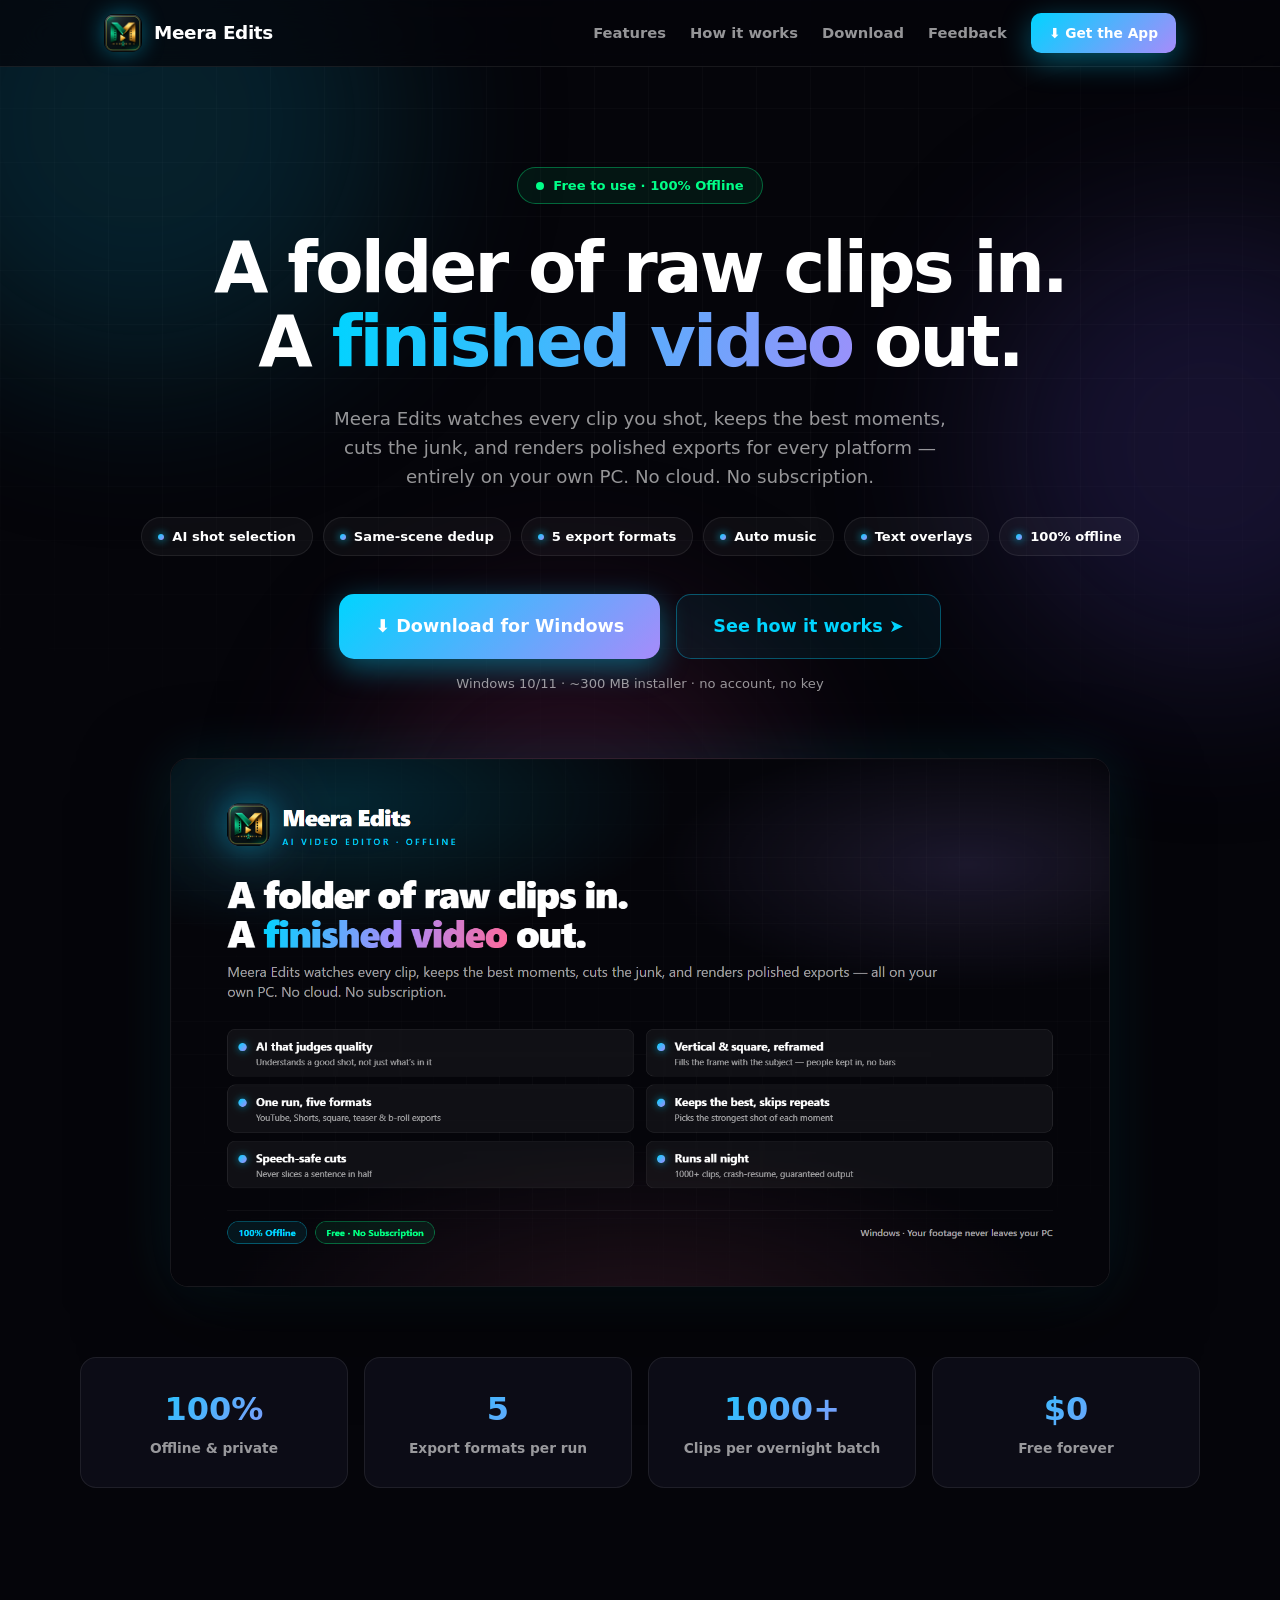
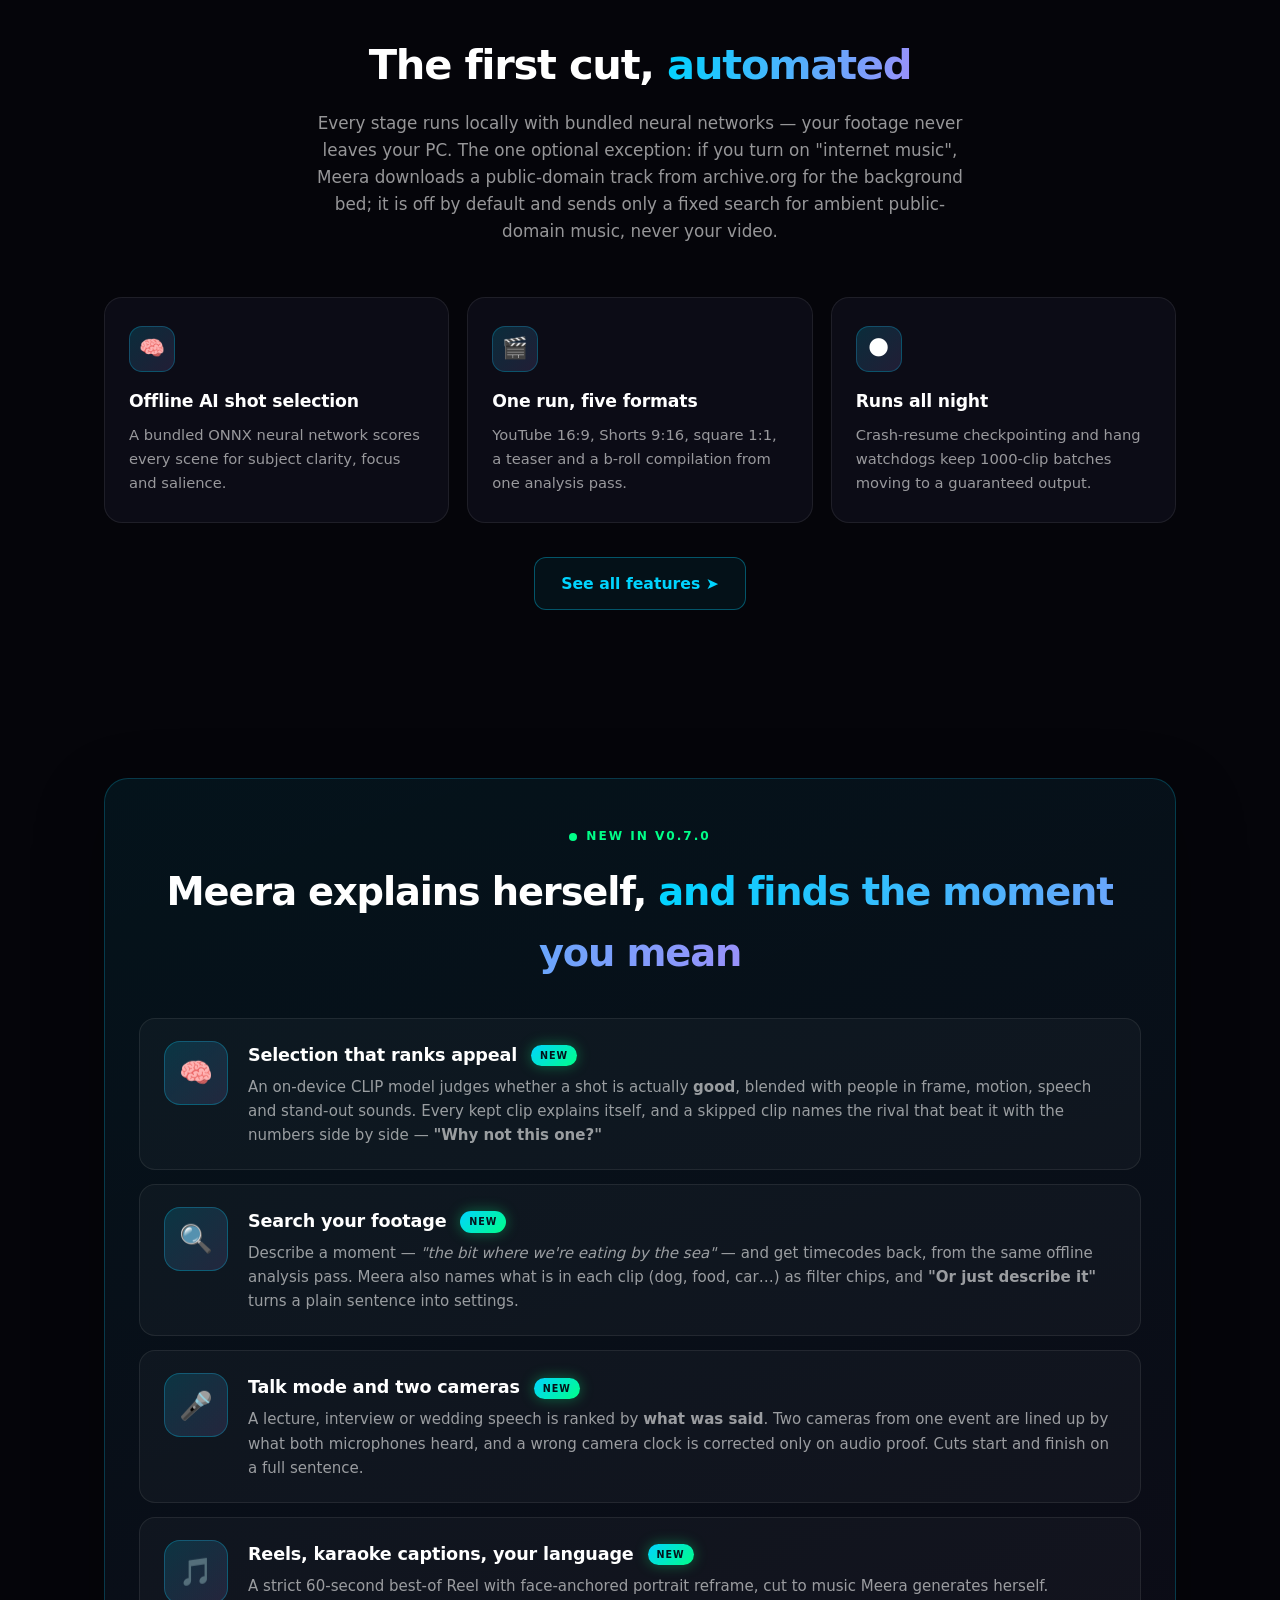
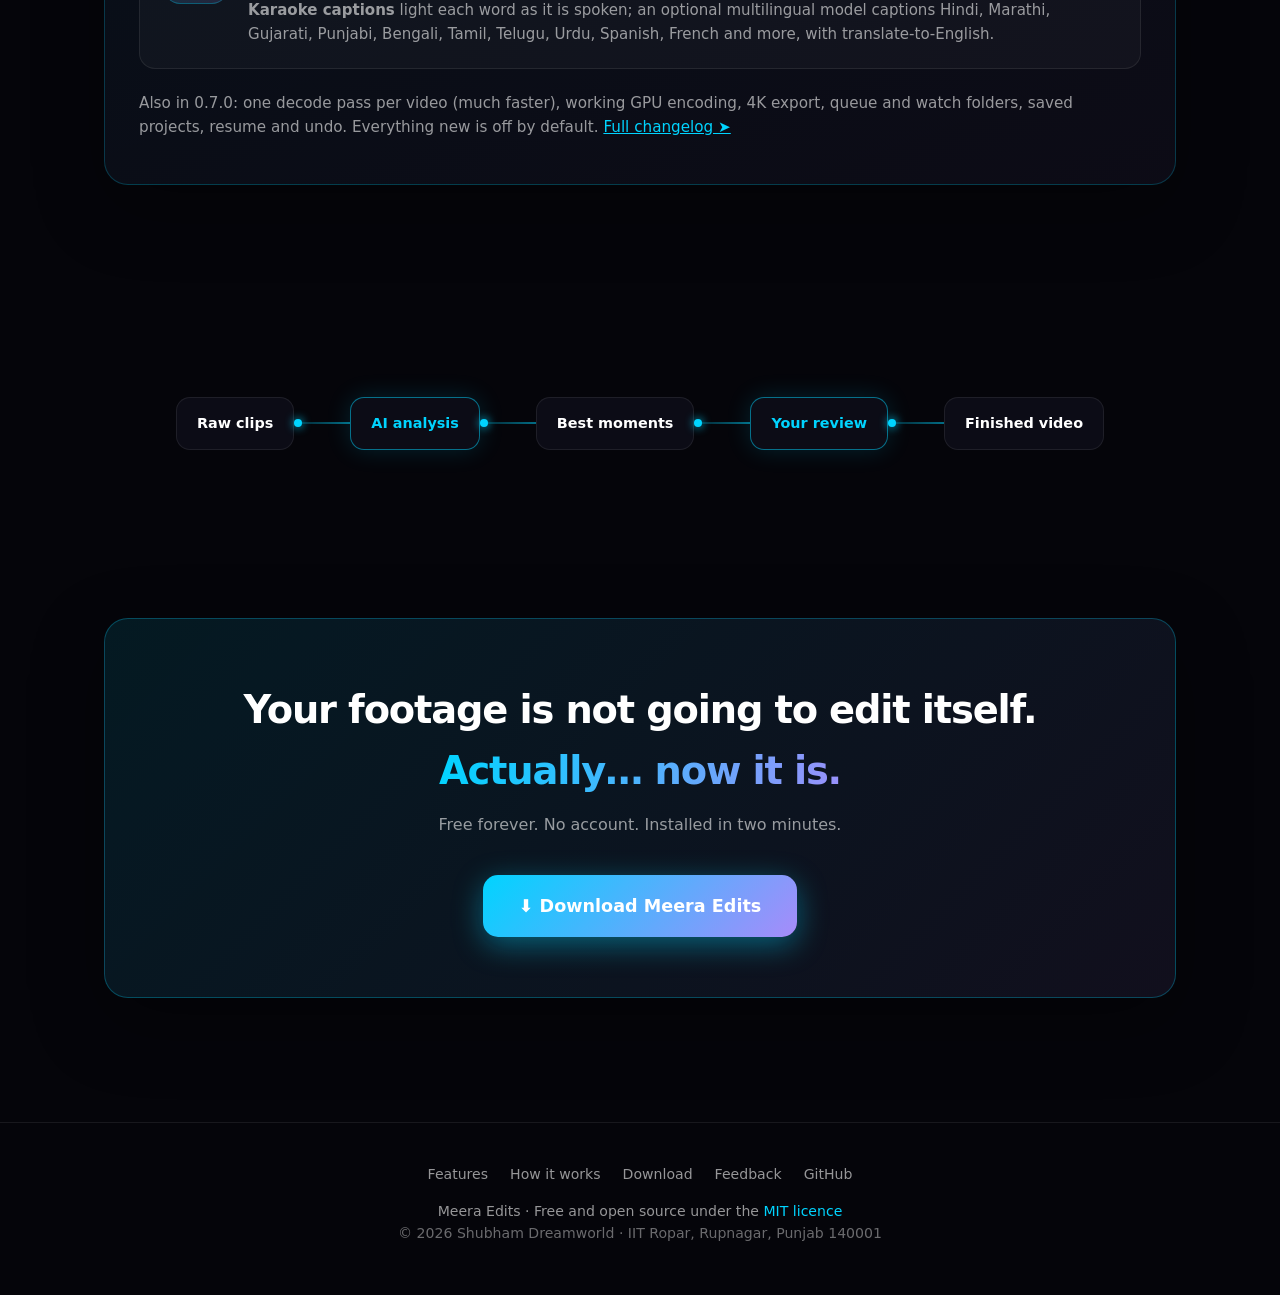
==== commit 6043406f: "Site: v0.7.0 highlights, installer SHA-256, MIT licence wording, internet-music privacy note - index" ====
--- a/site/index.html
+++ b/site/index.html
@@ -61,7 +61,7 @@
     <div class="wrap">
       <div class="sec-head reveal">
         <h2>The first cut, <span class="grad">automated</span></h2>
-        <p>Every stage runs locally with a bundled neural network — nothing ever leaves your PC.</p>
+        <p>Every stage runs locally with bundled neural networks — your footage never leaves your PC. The one optional exception: if you turn on "internet music", Meera downloads a public-domain track from archive.org for the background bed; it is off by default and sends only a fixed search for ambient public-domain music, never your video.</p>
       </div>
       <div class="cards-3">
         <div class="card reveal"><div class="ic">&#129504;</div><h3>Offline AI shot selection</h3><p>A bundled ONNX neural network scores every scene for subject clarity, focus and salience.</p></div>
@@ -78,39 +78,40 @@
     <div class="wrap">
       <div class="whatsnew reveal">
         <div class="wn-head">
-          <span class="wn-tag"><span class="cd"></span> New in v0.1.4</span>
-          <h2>Built for big, <span class="grad">messy folders</span></h2>
+          <span class="wn-tag"><span class="cd"></span> New in v0.7.0</span>
+          <h2>Meera explains herself, <span class="grad">and finds the moment you mean</span></h2>
         </div>
         <div class="spot-grid">
           <div class="spot">
-            <div class="spot-ic">&#128337;</div>
+            <div class="spot-ic">&#129504;</div>
             <div>
-              <h3>Correct order, every camera <span class="badge-new">New</span></h3>
-              <p>Clips land in true shooting order even across different cameras. Copying footage off a card resets its file date — so Meera Edits also reads the timestamp cameras put in the <b>filename</b>, which survives copying and keeps your timeline honest.</p>
+              <h3>Selection that ranks appeal <span class="badge-new">New</span></h3>
+              <p>An on-device CLIP model judges whether a shot is actually <b>good</b>, blended with people in frame, motion, speech and stand-out sounds. Every kept clip explains itself, and a skipped clip names the rival that beat it with the numbers side by side — <b>"Why not this one?"</b></p>
             </div>
           </div>
           <div class="spot">
-            <div class="spot-ic">&#128465;</div>
+            <div class="spot-ic">&#128269;</div>
             <div>
-              <h3>Skips repetitive footage <span class="badge-new">New</span></h3>
-              <p>Fifty takes of the same rafting run? They're grouped as one scene and only the <b>best few</b> are used — pulling the strongest moments from those instead of grinding through every single file.</p>
+              <h3>Search your footage <span class="badge-new">New</span></h3>
+              <p>Describe a moment — <i>"the bit where we're eating by the sea"</i> — and get timecodes back, from the same offline analysis pass. Meera also names what is in each clip (dog, food, car…) as filter chips, and <b>"Or just describe it"</b> turns a plain sentence into settings.</p>
             </div>
           </div>
           <div class="spot">
-            <div class="spot-ic">&#128260;</div>
+            <div class="spot-ic">&#127908;</div>
             <div>
-              <h3>Fixes upside-down clips <span class="badge-new">New</span></h3>
-              <p>Footage shot with the camera the wrong way up carries no rotation data, so nothing could fix it. The built-in model now spots it and turns it upright — and stays cautious, leaving shots with no clear "up" untouched.</p>
+              <h3>Talk mode and two cameras <span class="badge-new">New</span></h3>
+              <p>A lecture, interview or wedding speech is ranked by <b>what was said</b>. Two cameras from one event are lined up by what both microphones heard, and a wrong camera clock is corrected only on audio proof. Cuts start and finish on a full sentence.</p>
             </div>
           </div>
           <div class="spot">
-            <div class="spot-ic">&#10024;</div>
+            <div class="spot-ic">&#127925;</div>
             <div>
-              <h3>Sharper output <span class="badge-new">New</span></h3>
-              <p>A light denoise and gentle sharpen pass on every rendered clip, so the finished video looks cleaner than the raw footage. Automatic in Balanced and Quality modes.</p>
+              <h3>Reels, karaoke captions, your language <span class="badge-new">New</span></h3>
+              <p>A strict 60-second best-of Reel with face-anchored portrait reframe, cut to music Meera generates herself. <b>Karaoke captions</b> light each word as it is spoken; an optional multilingual model captions Hindi, Marathi, Gujarati, Punjabi, Bengali, Tamil, Telugu, Urdu, Spanish, French and more, with translate-to-English.</p>
             </div>
           </div>
         </div>
+        <p class="reveal" style="margin-top:22px; color:var(--muted); font-size:0.95em;">Also in 0.7.0: one decode pass per video (much faster), working GPU encoding, 4K export, queue and watch folders, saved projects, resume and undo. Everything new is off by default. <a href="download.html#history" style="color:var(--accent);">Full changelog &#10148;</a></p>
       </div>
     </div>
   </section>
@@ -149,7 +150,7 @@
       <a href="feedback.html">Feedback</a>
       <a href="https://github.com/shubhamdreamworld/meera-edits-app" target="_blank" rel="noopener">GitHub</a>
     </div>
-    Meera Edits &middot; Free for personal and creator use<br>
+    Meera Edits &middot; Free and open source under the <a href="https://github.com/shubhamdreamworld/meera-edits/blob/main/LICENSE" target="_blank" rel="noopener">MIT licence</a><br>
     <span style="opacity:0.7;">&copy; 2026 Shubham Dreamworld &middot; IIT Ropar, Rupnagar, Punjab 140001</span>
   </div>
 </footer>
